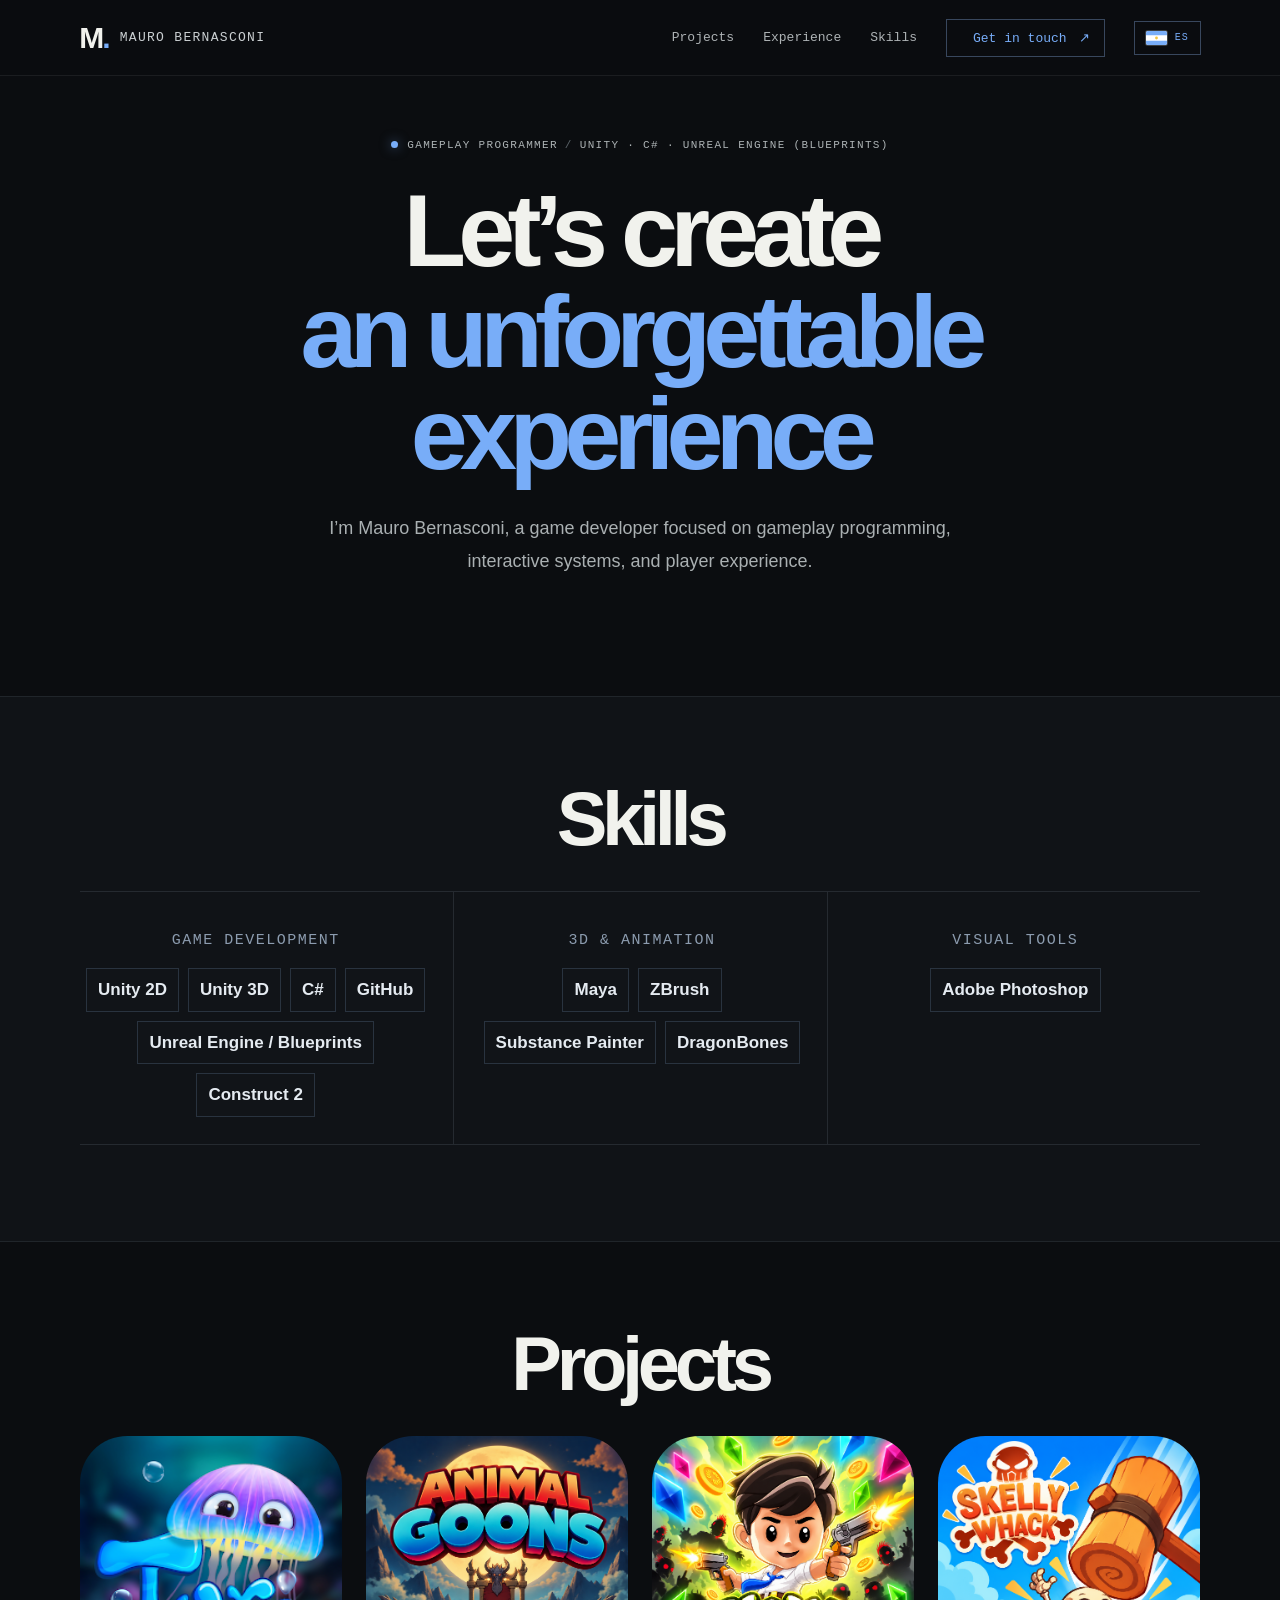
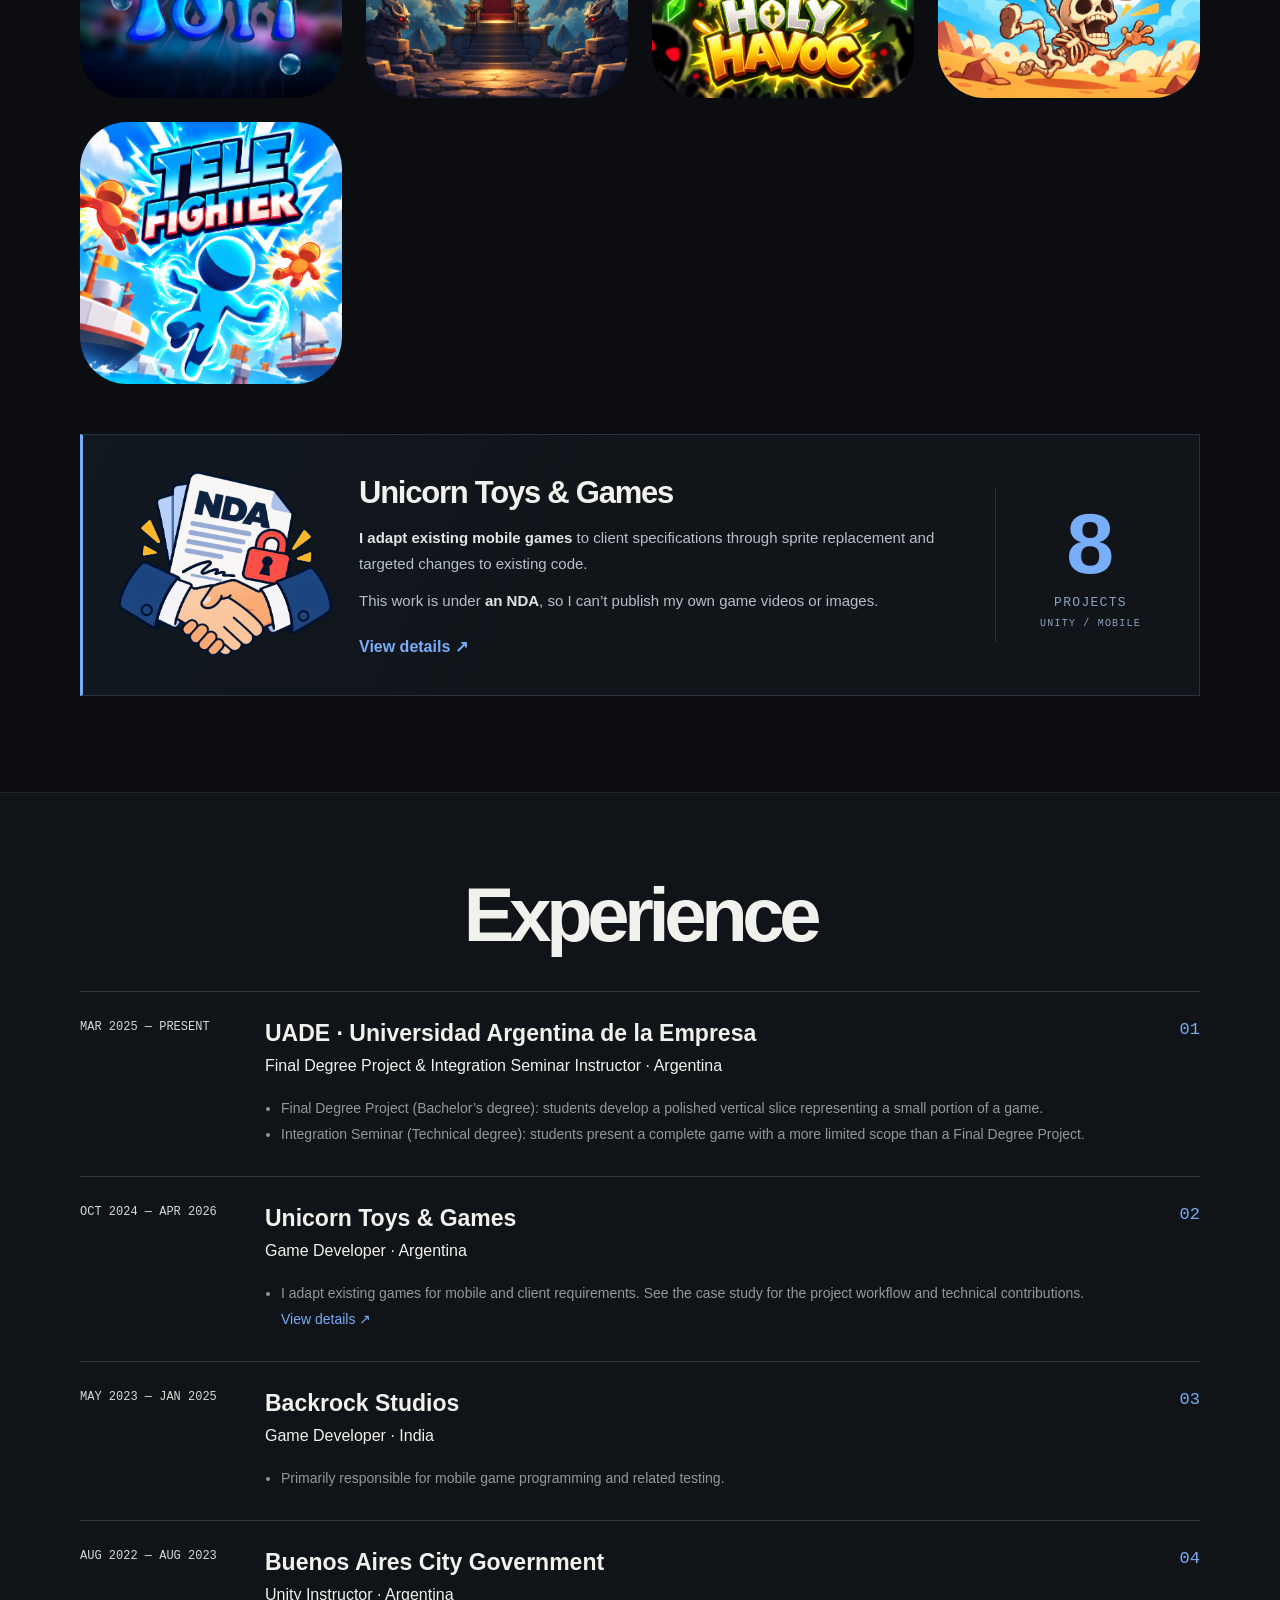
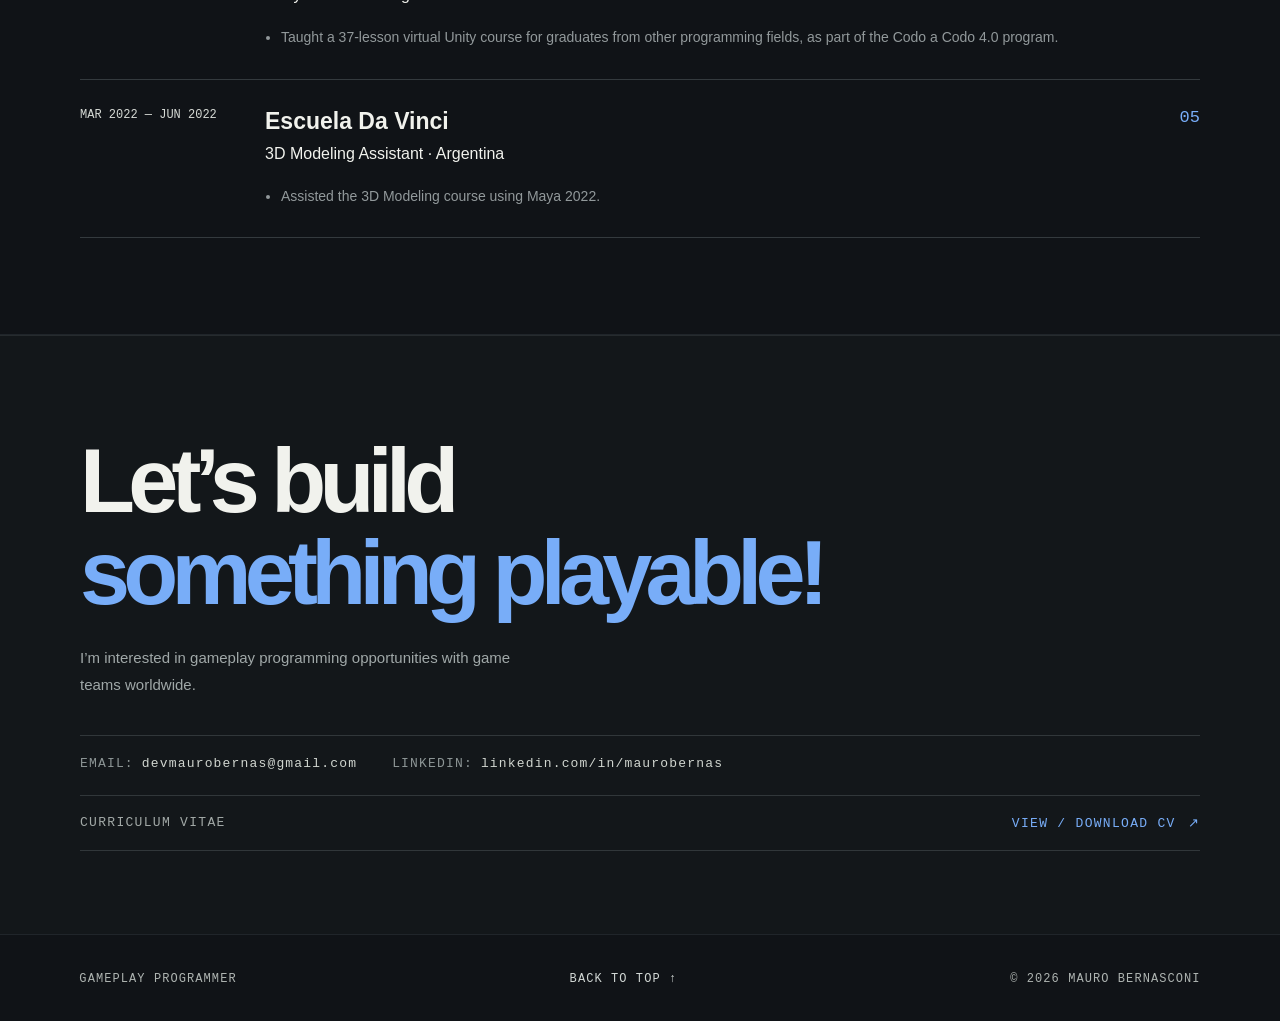
==== index.html @ 104a1b7f "V24.10 - Add bilingual gameplay programmer portfolio Create a responsive static portfolio with Engli" ====
<!doctype html>
<html lang="en">
  <head>
    <meta charset="utf-8">
    <meta name="viewport" content="width=device-width, initial-scale=1">
    <meta name="theme-color" content="#0b0d10">
    <meta name="description" content="Mauro Bernasconi — Unity gameplay programmer working across interactive systems and game development.">
    <title data-en="Mauro Bernasconi — Unity Gameplay Programmer" data-es="Mauro Bernasconi — Programador de gameplay Unity">Mauro Bernasconi — Unity Gameplay Programmer</title>
    <link rel="icon" href="./favicon.svg" type="image/svg+xml">
    <link rel="stylesheet" href="./styles.css">
    <script src="./script.js" defer></script>
  </head>
  <body>
    <a class="skip-link" href="#main" data-en="Skip to content" data-es="Ir al contenido">Skip to content</a>
    <header class="site-header">
      <a class="wordmark" href="#home" aria-label="Mauro Bernasconi, home"><span class="wordmark-mark">M<span>.</span></span><span class="wordmark-name">MAURO BERNASCONI</span></a>
      <button class="menu-toggle" type="button" aria-expanded="false" aria-controls="primary-nav"><span></span><span></span><span class="sr-only" data-en="Toggle navigation" data-es="Abrir navegación">Toggle navigation</span></button>
      <nav id="primary-nav" class="nav" aria-label="Main navigation" data-en-label="Main navigation" data-es-label="Navegación principal">
        <a href="#projects" data-en="Projects" data-es="Proyectos">Projects</a>
        <a href="#experience" data-en="Experience" data-es="Experiencia">Experience</a>
        <a href="#skills" data-en="Skills" data-es="Habilidades">Skills</a>
        <a href="#contact" class="nav-contact"><span data-en="Get in touch" data-es="Contactame">Get in touch</span><span aria-hidden="true">↗</span></a>
        <button class="language-toggle" type="button" aria-label="Switch language to Spanish"><span class="language-flag" aria-hidden="true"></span><span class="language-code">ES</span></button>
      </nav>
    </header>

    <main id="main">
      <section class="hero section-wrap" id="home">
        <div class="hero-copy">
          <p class="eyebrow"><span class="status-dot"></span><span data-en="GAMEPLAY PROGRAMMER" data-es="PROGRAMADOR DE GAMEPLAY">GAMEPLAY PROGRAMMER</span><span class="eyebrow-divider">/</span>UNITY · C# · UNREAL ENGINE (BLUEPRINTS)</p>
          <h1 data-en="Let’s create|an unforgettable experience" data-es="Creemos una|experiencia inolvidable">Let’s create<br><span class="accent">an unforgettable experience</span></h1>
          <p class="hero-lede" data-en="I’m Mauro Bernasconi, a game developer focused on gameplay programming, interactive systems, and player experience." data-es="Soy Mauro Bernasconi, desarrollador de videojuegos enfocado en programación de gameplay, sistemas interactivos y experiencia de juego.">I’m Mauro Bernasconi, a game developer focused on gameplay programming, interactive systems, and player experience.</p>
        </div>
      </section>

      <section class="skills-section" id="skills"><div class="section-wrap"><div class="section-heading"><h2 data-en="Skills" data-es="Habilidades">Skills</h2></div><div class="skills-grid"><div class="skill-group"><h3 data-en="Game development" data-es="Desarrollo de videojuegos">Game development</h3><div class="skill-chips"><span>Unity 2D</span><span>Unity 3D</span><span>C#</span><span>GitHub</span><span>Unreal Engine / Blueprints</span><span>Construct 2</span></div></div><div class="skill-group"><h3 data-en="3D & animation" data-es="3D y animación">3D &amp; animation</h3><div class="skill-chips"><span>Maya</span><span>ZBrush</span><span>Substance Painter</span><span>DragonBones</span></div></div><div class="skill-group"><h3 data-en="Visual tools" data-es="Herramientas visuales">Visual tools</h3><div class="skill-chips"><span>Adobe Photoshop</span></div></div></div></div></section>

      <section class="section-wrap projects-section" id="projects">
        <div class="section-heading"><h2 data-en="Projects" data-es="Proyectos">Projects</h2></div>
        <div class="project-grid">
          <a class="project-tile" href="./turi-ascends.html">
            <!-- Add the square project cover image inside assets/projects/project-01/. -->
            <img class="project-cover-image" src="./assets/projects/project-01/icon.webp" alt="Turi Ascends">
          </a>
          <a class="project-tile" href="./animal-goons.html">
            <!-- Add the square project cover image inside assets/projects/project-02/. -->
            <img class="project-cover-image" src="./assets/projects/project-02/icon.png" alt="Animal Goons">
          </a>
          <a class="project-tile" href="./holy-havoc.html">
            <!-- Add the square project cover image inside assets/projects/project-03/. -->
            <img class="project-cover-image" src="./assets/projects/project-03/icon.png" alt="Holy Havoc">
          </a>
          <a class="project-tile" href="./skelly-whack.html">
            <!-- Add the square project cover image inside assets/projects/project-04/. -->
            <img class="project-cover-image" src="./assets/projects/project-04/icon.png" alt="Skelly Whack">
          </a>
          <a class="project-tile" href="./tele-fighter.html">
            <!-- Add the square project cover image inside assets/projects/project-05/. -->
            <img class="project-cover-image" src="./assets/projects/project-05/icon.png" alt="Tele Fighter">
          </a>
        </div>

        <section class="reskin-feature" aria-labelledby="reskin-title">
          <div class="reskin-feature-art"><img src="./assets/nda-icon.png" alt="" loading="lazy"></div>
          <div class="reskin-feature-copy">
            <h3 id="reskin-title">Unicorn Toys &amp; Games</h3>
            <p data-en="I adapt existing mobile games to client specifications through sprite replacement and targeted changes to existing code." data-es="Adapto juegos móviles existentes a las especificaciones de clientes mediante el reemplazo de sprites y cambios puntuales en código existente." data-en-html="<strong class=key-highlight>I adapt existing mobile games</strong> to client specifications through sprite replacement and targeted changes to existing code." data-es-html="<strong class=key-highlight>Adapto juegos móviles existentes</strong> a las especificaciones de clientes mediante el reemplazo de sprites y cambios puntuales en código existente."><strong class="key-highlight">I adapt existing mobile games</strong> to client specifications through sprite replacement and targeted changes to existing code.</p>
            <p class="nda-note" data-en="This work is under an NDA, so I can’t publish my own game videos or images." data-es="Este trabajo está bajo un acuerdo de confidencialidad (NDA), por eso no puedo publicar videos ni imágenes propias de los juegos." data-en-html="This work is under <strong class=key-highlight>an NDA</strong>, so I can’t publish my own game videos or images." data-es-html="Este trabajo está bajo un <strong class=key-highlight>acuerdo de confidencialidad (NDA)</strong>, por eso no puedo publicar videos ni imágenes propias de los juegos.">This work is under <strong class="key-highlight">an NDA</strong>, so I can’t publish my own game videos or images.</p>
            <a class="inline-link reskin-details-link" href="./unicorn-games.html" data-en="View details ↗" data-es="Conocer detalles ↗">View details ↗</a>
          </div>
          <div class="reskin-feature-index" aria-hidden="true"><strong>8</strong><span data-en="PROJECTS" data-es="PROYECTOS">PROJECTS</span><span data-en="UNITY / MOBILE" data-es="UNITY / MÓVIL">UNITY / MOBILE</span></div>
        </section>
      </section>

      <section class="experience-section" id="experience"><div class="section-wrap experience-inner">
        <div class="section-heading"><h2 data-en="Experience" data-es="Experiencia">Experience</h2></div>
        <article class="experience-entry"><div class="experience-date" data-en="MAR 2025 — PRESENT" data-es="MAR 2025 — ACTUALIDAD">MAR 2025 — PRESENT</div><div class="experience-detail"><h3>UADE · Universidad Argentina de la Empresa</h3><p class="experience-role" data-en="Final Degree Project & Integration Seminar Instructor · Argentina" data-es="Docente de Trabajo Final y Seminario de Integración · Argentina">Final Degree Project &amp; Integration Seminar Instructor · Argentina</p><ul><li data-en="Final Degree Project (Bachelor’s degree): students develop a polished vertical slice representing a small portion of a game." data-es="Trabajo Final (Licenciatura): los alumnos desarrollan un vertical slice pulido que representa una pequeña parte de un juego.">Final Degree Project (Bachelor’s degree): students develop a polished vertical slice representing a small portion of a game.</li><li data-en="Integration Seminar (Technical degree): students present a complete game with a more limited scope than a Final Degree Project." data-es="Seminario de Integración (Tecnicatura): los alumnos presentan un juego completo, con un alcance más acotado que un Trabajo Final.">Integration Seminar (Technical degree): students present a complete game with a more limited scope than a Final Degree Project.</li></ul></div></article>
        <article class="experience-entry"><div class="experience-date" data-en="OCT 2024 — APR 2026" data-es="OCT 2024 — ABR 2026">OCT 2024 — APR 2026</div><div class="experience-detail"><h3>Unicorn Toys &amp; Games</h3><p class="experience-role" data-en="Game Developer · Argentina" data-es="Desarrollador de videojuegos · Argentina">Game Developer · Argentina</p><ul><li><span data-en="I adapt existing games for mobile and client requirements. See the case study for the project workflow and technical contributions." data-es="Adapto juegos existentes a plataformas móviles y a requisitos de clientes. Consultá el caso para conocer el proceso y los aportes técnicos.">I adapt existing games for mobile and client requirements. See the case study for the project workflow and technical contributions.</span> <a href="./unicorn-games.html" class="inline-link" data-en="View details ↗" data-es="Conocer detalles ↗">View details ↗</a></li></ul></div></article>
        <article class="experience-entry"><div class="experience-date" data-en="MAY 2023 — JAN 2025" data-es="MAY 2023 — ENE 2025">MAY 2023 — JAN 2025</div><div class="experience-detail"><h3>Backrock Studios</h3><p class="experience-role" data-en="Game Developer · India" data-es="Desarrollador de videojuegos · India">Game Developer · India</p><ul><li data-en="Primarily responsible for mobile game programming and related testing." data-es="Responsable principalmente de la programación de juegos móviles y sus pruebas.">Primarily responsible for mobile game programming and related testing.</li></ul></div></article>
        <article class="experience-entry"><div class="experience-date" data-en="AUG 2022 — AUG 2023" data-es="AGO 2022 — AGO 2023">AUG 2022 — AUG 2023</div><div class="experience-detail"><h3 data-en="Buenos Aires City Government" data-es="Gobierno de la Ciudad de Buenos Aires">Buenos Aires City Government</h3><p class="experience-role" data-en="Unity Instructor · Argentina" data-es="Instructor de Unity · Argentina">Unity Instructor · Argentina</p><ul><li data-en="Taught a 37-lesson virtual Unity course for graduates from other programming fields, as part of the Codo a Codo 4.0 program." data-es="Dicté un curso virtual de Unity de 37 clases para graduados de otras áreas de programación, en el programa Codo a Codo 4.0.">Taught a 37-lesson virtual Unity course for graduates from other programming fields, as part of the Codo a Codo 4.0 program.</li></ul></div></article>
        <article class="experience-entry"><div class="experience-date" data-en="MAR 2022 — JUN 2022" data-es="MAR 2022 — JUN 2022">MAR 2022 — JUN 2022</div><div class="experience-detail"><h3>Escuela Da Vinci</h3><p class="experience-role" data-en="3D Modeling Assistant · Argentina" data-es="Asistente de Modelado 3D · Argentina">3D Modeling Assistant · Argentina</p><ul><li data-en="Assisted the 3D Modeling course using Maya 2022." data-es="Asistí en el curso de Modelado 3D con Maya 2022.">Assisted the 3D Modeling course using Maya 2022.</li></ul></div></article>
      </div></section>

      <section class="contact-section" id="contact"><div class="section-wrap contact-inner"><h2 data-en="Let’s build|something playable!" data-es="¡Construyamos|algo para jugar!">Let’s build<br>something <span class="accent">playable!</span></h2><p class="contact-copy" data-en="I’m interested in gameplay programming opportunities with game teams worldwide." data-es="Me interesan oportunidades de programación de gameplay con equipos de videojuegos de todo el mundo.">I’m interested in gameplay programming opportunities with game teams worldwide.</p><div class="contact-links"><a class="contact-item" href="mailto:devmaurobernas@gmail.com"><span data-en="EMAIL:" data-es="CORREO:">EMAIL:</span><span>devmaurobernas@gmail.com</span></a><a class="contact-item" href="https://www.linkedin.com/in/maurobernas" target="_blank" rel="noreferrer"><span>LINKEDIN:</span><span>linkedin.com/in/maurobernas</span></a></div><div class="cv-row"><span class="cv-label" data-en="CURRICULUM VITAE" data-es="CURRÍCULUM">CURRICULUM VITAE</span><a class="cv-placeholder" href="./assets/Mauro_Bernasconi_AI_Readable_CV.pdf" target="_blank" rel="noreferrer"><span data-en="VIEW / DOWNLOAD CV" data-es="VER / DESCARGAR CV">VIEW / DOWNLOAD CV</span><span aria-hidden="true">↗</span></a></div></div></section>
    </main>
    <footer class="site-footer"><span data-en="GAMEPLAY PROGRAMMER" data-es="PROGRAMADOR DE GAMEPLAY">GAMEPLAY PROGRAMMER</span><a href="#home" class="back-top" data-en="BACK TO TOP ↑" data-es="VOLVER ARRIBA ↑">BACK TO TOP ↑</a><span class="copyright">© <span id="year">2026</span> MAURO BERNASCONI</span></footer>
  </body>
</html>
---- styles.css ----
:root{color-scheme:dark;--bg:#0b0d10;--panel:#111418;--panel-2:#15191e;--line:#252a30;--text:#f1f2ed;--muted:#969ca1;--dim:#686f75;--accent:#78adf8;--mono:'Cascadia Code',Consolas,monospace;--sans:'Segoe UI',Arial,sans-serif}*{box-sizing:border-box}html{scroll-behavior:smooth;scroll-padding-top:88px}body{margin:0;background:var(--bg);color:var(--text);font-family:var(--sans);-webkit-font-smoothing:antialiased}a{color:inherit;text-decoration:none}button{font:inherit}.skip-link{position:fixed;top:12px;left:12px;z-index:20;padding:12px 16px;background:var(--accent);color:#111;transform:translateY(-150%)}.skip-link:focus{transform:translateY(0)}.sr-only{position:absolute;width:1px;height:1px;padding:0;margin:-1px;overflow:hidden;clip:rect(0,0,0,0);white-space:nowrap;border:0}.site-header{height:76px;padding:0 max(6.2vw,24px);border-bottom:1px solid rgba(255,255,255,.07);display:flex;align-items:center;justify-content:space-between;position:sticky;top:0;z-index:10;background:rgba(11,13,16,.9);backdrop-filter:blur(14px)}.wordmark{display:flex;align-items:center;gap:11px}.wordmark-mark{font-size:25px;font-weight:800;letter-spacing:-2px}.wordmark-mark span{color:var(--accent)}.wordmark-name,.nav,.eyebrow,.scroll-cue,.art-coord,.art-index,.visual-index,.visual-caption,.meta-label,.project-year,.project-status,.media-slot,.experience-date,.experience-side,.skill-number,.cv-label,.cv-placeholder,.site-footer{font-family:var(--mono)}
*{box-sizing:border-box}html{scroll-behavior:smooth;scroll-padding-top:88px}body{margin:0;background:var(--bg);color:var(--text);font-family:var(--sans);-webkit-font-smoothing:antialiased}a{color:inherit;text-decoration:none}button{font:inherit}.skip-link{position:fixed;top:12px;left:12px;z-index:20;padding:12px 16px;background:var(--accent);color:#111;transform:translateY(-150%)}.skip-link:focus{transform:translateY(0)}.sr-only{position:absolute;width:1px;height:1px;padding:0;margin:-1px;overflow:hidden;clip:rect(0,0,0,0);white-space:nowrap;border:0}.site-header{height:76px;padding:0 max(6.2vw,24px);border-bottom:1px solid rgba(255,255,255,.07);display:flex;align-items:center;justify-content:space-between;position:sticky;top:0;z-index:10;background:rgba(11,13,16,.9);backdrop-filter:blur(14px)}.wordmark{display:flex;align-items:center;gap:11px}.wordmark-mark{font-size:25px;font-weight:800;letter-spacing:-2px}.wordmark-mark span{color:var(--accent)}.wordmark-name,.nav,.eyebrow,.scroll-cue,.art-coord,.art-index,.visual-index,.visual-caption,.meta-label,.project-year,.project-status,.media-slot,.experience-date,.experience-side,.skill-number,.cv-label,.cv-placeholder,.site-footer{font-family:var(--mono)}.wordmark-name{font-size:10px;letter-spacing:.12em;color:#cbd0d2}.nav{display:flex;align-items:center;gap:39px;font-size:11px;color:#aeb3b5}.nav a{transition:color .2s}.nav a:hover,.text-link:hover{color:var(--accent)}.nav-contact{color:var(--accent);border:1px solid #38475d;padding:10px 14px}.nav-contact span{margin-left:12px}.menu-toggle{display:none}.section-wrap{width:min(1120px,87.5%);margin:0 auto}.hero{min-height:calc(100vh - 76px);min-height:min(810px,calc(100vh - 76px));display:grid;grid-template-columns:1.1fr .9fr;align-items:center;position:relative;padding-top:28px;padding-bottom:95px}.hero-copy{position:relative;z-index:1;padding-bottom:10px}.eyebrow{font-size:10px;letter-spacing:.12em;color:#adb3b5;margin:0 0 24px}.status-dot{display:inline-block;width:7px;height:7px;background:var(--accent);border-radius:50%;margin-right:9px;box-shadow:0 0 12px #c7f36980}.eyebrow-divider{color:#5c656a;padding:0 8px}.hero h1{font-size:clamp(60px,8vw,104px);line-height:.99;letter-spacing:-.075em;margin:0;font-weight:600}.accent{color:var(--accent)}.hero-lede{color:#aab0b2;font-size:15px;line-height:1.85;max-width:450px;margin:28px 0 23px}.hero-note{display:flex;align-items:center;gap:9px;color:#d4d8d3;font-size:11px;margin:0}.tiny-line{width:18px;height:1px;background:var(--accent)}.provisional-tag{font:9px var(--mono);letter-spacing:.04em;color:#c4d1a6;border:1px solid #394c6a;padding:4px 7px;margin-left:7px;vertical-align:2px}.hero-note .provisional-tag{font-size:8px;color:#a7aa9f;border-color:#343936}.hero-actions{display:flex;align-items:center;gap:28px;margin-top:34px}.button{display:inline-flex;align-items:center;gap:26px;padding:14px 17px;font-size:11px;font-weight:700}.button-primary{background:var(--accent);color:#141710}.button-primary:hover{background:#dafc9d}.text-link{font-size:11px;color:#d2d5d2;transition:color .2s}.text-link span{color:var(--accent);padding-left:7px}.hero-art{height:440px;max-height:55vw;position:relative;overflow:hidden;border:1px solid #252a2d;background:radial-gradient(ellipse at 50% 48%,#212921 0,#111619 37%,#0c0f12 72%)}.art-grid{position:absolute;inset:0;background-image:linear-gradient(#a6c2780d 1px,transparent 1px),linear-gradient(90deg,#a6c2780d 1px,transparent 1px);background-size:42px 42px;mask-image:linear-gradient(transparent,#000 20%,#000 80%,transparent)}.art-orbit{position:absolute;width:285px;height:285px;left:50%;top:49%;border:1px solid #b8d78430;border-radius:50%;transform:translate(-50%,-50%)}.orbit-two{width:205px;height:205px;border-style:dashed;border-color:#b8d78431;animation:rotate 45s linear infinite}.orbit-one:before,.orbit-one:after{content:'';position:absolute;inset:25px;border:1px solid #b8d7841a;border-radius:50%}.orbit-one:after{inset:65px}.art-core{position:absolute;top:49%;left:50%;width:120px;height:120px;transform:translate(-50%,-50%);border:1px solid #78adf899;border-radius:50%;display:grid;place-items:center;box-shadow:0 0 55px #a2d95619,inset 0 0 30px #a2d95613}.core-ring{position:absolute;width:90px;height:90px;border:1px solid #d8e9b051;border-radius:50%}.core-cross{position:absolute;color:var(--accent);font:25px var(--mono);top:35px}.core-label{position:absolute;top:71px;text-align:center;font:7px/1.5 var(--mono);letter-spacing:.12em;color:#c5cea9}.art-coord,.coord-a{top:24%;left:12%}.coord-b{right:11%;top:61%}.coord-c{bottom:16%;left:18%;color:var(--accent)}.scroll-cue{position:absolute;bottom:32px;left:0;display:flex;align-items:center;gap:12px;font-size:8px;letter-spacing:.14em;color:#777f80}.scroll-cue span{display:block;width:30px;height:1px;background:var(--accent)}.projects-section{padding-top:110px;padding-bottom:112px}.section-heading{display:flex;align-items:end;justify-content:space-between;margin-bottom:43px}.section-heading .eyebrow{margin-bottom:15px}.section-heading h2{font-size:clamp(44px,6vw,66px);letter-spacing:-.07em;line-height:1;margin:0;font-weight:600}.section-aside{font-size:11px;line-height:1.8;color:#8e9699;margin:0 0 5px}.project-list{border-top:1px solid var(--line)}.project-card{display:grid;grid-template-columns:.87fr 1.13fr;gap:38px;padding:34px 0;border-bottom:1px solid var(--line)}.project-visual{aspect-ratio:1.52;position:relative;overflow:hidden;background:#17201c;display:grid;place-items:center}.visual-one{background:radial-gradient(ellipse at 55% 40%,#283b2a,#151b1b 60%,#111417)}.visual-two{background:radial-gradient(ellipse at 48% 50%,#28313d,#171b22 61%,#111417)}.visual-three{background:radial-gradient(ellipse at 55% 45%,#3a2c25,#211a1a 59%,#111417)}.visual-scanlines{position:absolute;inset:0;background:repeating-linear-gradient(0deg,transparent 0 3px,#00000012 4px)}.placeholder-mark{font-size:clamp(62px,10vw,116px);font-weight:800;letter-spacing:-.1em;color:#d6e6c216;line-height:1}.visual-index,.visual-caption{position:absolute;font-size:8px;letter-spacing:.12em;color:#adb6a7}.visual-index{left:16px;top:15px}.visual-caption{bottom:16px;left:16px;line-height:1.7;color:#909a8c}.visual-corner{position:absolute;right:15px;top:11px;font-size:16px;color:var(--accent)}.project-info{padding:2px 0;display:flex;flex-direction:column}.project-title-row{display:flex;justify-content:space-between;align-items:start}.project-type{font:9px var(--mono);letter-spacing:.12em;color:#92999c;margin:0 0 11px}.project-type .provisional-tag{margin-left:5px;font-size:7px}.project-title-row h3{font-size:22px;letter-spacing:-.04em;font-weight:600;margin:0}.project-year{font-size:9px;color:#81898c;margin-top:5px}.project-description{font-size:12px;line-height:1.8;color:#a0a7a9;max-width:490px;margin:16px 0 19px}.project-meta{display:grid;grid-template-columns:1fr 1fr;gap:12px;border-top:1px solid #252a2e;border-bottom:1px solid #252a2e;padding:13px 0}.project-meta div{display:flex;flex-direction:column;gap:7px;font-size:10px;color:#d2d5d2}.meta-label{font-size:8px;letter-spacing:.1em;color:#828a8c}.project-actions{display:flex;justify-content:space-between;align-items:center;margin-top:auto;padding-top:16px}.media-slot{font-size:8px;letter-spacing:.1em;color:#78adf8}.project-status{font-size:8px;letter-spacing:.1em;color:#757d7e}.section-footnote,.experience-note,.skills-note{font-size:10px;line-height:1.7;color:#777f81}.section-footnote{margin:21px 0 0}.section-footnote span{color:var(--accent)}.experience-section{background:#101317;border-top:1px solid #20252a;border-bottom:1px solid #20252a;padding:100px 0 92px}.experience-inner .section-heading{margin-bottom:38px}.experience-entry{border-top:1px solid #343a3e;border-bottom:1px solid #343a3e;padding:28px 0;display:grid;grid-template-columns:1fr 2fr 70px;gap:28px}.experience-date{font-size:10px;color:#d6dad5}.experience-date span{display:block;color:#82906c;font-size:8px;margin-top:10px;letter-spacing:.1em}.experience-detail h3{font-size:20px;font-weight:600;margin:0 0 7px}.experience-role{font-size:11px;color:#a9b0b0;margin:0 0 18px}.experience-role span{color:var(--accent);padding:0 6px}.experience-detail ul{padding-left:16px;margin:0;color:#92999b;font-size:11px;line-height:2}.experience-side{text-align:right;color:var(--accent);font-size:17px}.experience-side span{font-size:8px;letter-spacing:.1em;color:#81898a}.experience-note{margin:16px 0 0}.skills-section{padding-top:106px;padding-bottom:106px}.skills-grid{display:grid;grid-template-columns:repeat(3,1fr);border-top:1px solid var(--line);border-bottom:1px solid var(--line)}.skill-group{position:relative;padding:25px 22px 27px 0;min-height:170px}.skill-group+.skill-group{border-left:1px solid var(--line);padding-left:25px}.skill-number{color:var(--accent);font-size:9px}.skill-group h3{font-size:16px;margin:13px 0 17px}.skill-chips{display:flex;flex-wrap:wrap;gap:7px}.skill-chips span{border:1px solid #30363a;padding:7px 9px;font-size:9px;color:#aeb5b4}.skills-note{margin:18px 0 0}.contact-section{background:#13171a;border-top:1px solid #262b2e;padding:100px 0 83px}.contact-inner .eyebrow{margin-bottom:24px}.contact-inner h2{font-size:clamp(53px,8vw,90px);line-height:1.02;letter-spacing:-.075em;font-weight:600;margin:0}.contact-copy{font-size:12px;line-height:1.8;color:#a0a8a8;max-width:435px;margin:24px 0 37px}.contact-links{display:flex;gap:35px;border-top:1px solid #31373a;padding:20px 0 24px}.contact-item{font:9px var(--mono);letter-spacing:.09em;color:#8c9595}.contact-unset span{display:block;color:#d1d6d0;margin-top:9px;letter-spacing:0}.cv-row{border-top:1px solid #31373a;border-bottom:1px solid #31373a;display:flex;justify-content:space-between;padding:19px 0}.cv-label,.cv-placeholder{font-size:9px;letter-spacing:.1em}.cv-label{color:#a2a9a7}.cv-placeholder{color:#777f7f}.cv-placeholder span{color:var(--accent);margin-left:12px}.site-footer{min-height:78px;padding:17px max(6.2vw,24px);display:flex;align-items:center;justify-content:space-between;gap:16px;color:#757d7d;font-size:8px;letter-spacing:.09em}.footer-mark .wordmark-name{font-size:9px}.footer-mark .wordmark-mark{font-family:var(--sans);font-size:21px}.back-top{color:#aeb4b1}.back-top:hover{color:var(--accent)}@keyframes rotate{to{transform:translate(-50%,-50%) rotate(360deg)}}@media(prefers-reduced-motion:reduce){*,*::before,*::after{scroll-behavior:auto!important;animation-duration:.01ms!important;animation-iteration-count:1!important;transition-duration:.01ms!important}}@media(min-width:1400px){.hero{min-height:760px}.hero-art{height:470px}}@media(max-width:760px){.site-header{height:66px}.menu-toggle{display:flex;flex-direction:column;gap:5px;border:0;background:none;padding:10px;cursor:pointer}.menu-toggle>span:not(.sr-only){width:20px;height:1px;background:#e5e8e2}.nav{display:none;position:absolute;top:65px;left:0;right:0;background:#101317;border-bottom:1px solid var(--line);padding:20px 6.25vw 24px;align-items:stretch;gap:0;flex-direction:column}.nav.is-open{display:flex}.nav a{padding:14px 0;border-bottom:1px solid #242a2d}.nav .nav-contact{border:0;color:var(--accent)}.hero{width:87.5%;min-height:auto;grid-template-columns:1fr;padding-top:75px;padding-bottom:87px;gap:45px}.hero h1{font-size:clamp(59px,13vw,88px)}.hero-art{height:auto;aspect-ratio:1.4;max-height:none}.art-orbit{width:235px;height:235px}.orbit-two{width:170px;height:170px}.scroll-cue{bottom:29px}.projects-section,.skills-section{padding-top:75px;padding-bottom:75px}.section-heading{margin-bottom:30px}.project-card{grid-template-columns:1fr;gap:20px;padding:25px 0}.project-visual{aspect-ratio:1.7}.project-info{min-height:245px}.project-description{max-width:none}.experience-section,.contact-section{padding:76px 0}.experience-entry{grid-template-columns:1fr 2fr;gap:19px}.experience-side{display:none}.skills-grid{grid-template-columns:1fr}.skill-group{min-height:0;padding:20px 0}.skill-group+.skill-group{border-left:0;border-top:1px solid var(--line);padding-left:0}.skill-group h3{margin:9px 0 13px}.site-footer{flex-wrap:wrap}.site-footer>span:nth-child(2){display:none}}@media(max-width:430px){.section-wrap{width:87.5%}.eyebrow{font-size:8px}.hero-note{flex-wrap:wrap;font-size:10px}.hero-note .provisional-tag{margin-left:26px}.hero-actions{gap:18px}.button{gap:13px;padding:13px}.project-title-row h3{font-size:19px}.project-meta{gap:8px}.experience-entry{grid-template-columns:1fr;gap:16px}.experience-date span{display:inline;margin-left:7px}.contact-links{gap:0;justify-content:space-between}.contact-item{font-size:8px}.cv-row{gap:10px}.site-footer{font-size:7px}}
:root{--accent:#78adf8}
.language-toggle{border:1px solid #38475d;background:transparent;color:var(--accent);font:10px var(--mono);letter-spacing:.08em;padding:9px 10px;cursor:pointer;transition:background .2s,color .2s}.language-toggle:hover,.language-toggle:focus-visible{background:var(--accent);color:#111}

.experience-entry+.experience-entry{border-top:0}.project-type{line-height:1.6}.contact-links a:hover{color:var(--accent)}.footer-mark .wordmark-name{letter-spacing:.08em}


.hero{grid-template-columns:1fr}.hero-copy{width:min(760px,100%)}.visual-one{background:radial-gradient(ellipse at 55% 40%,#233348,#151b22 60%,#111417)}.nav-contact{border-color:#38475d}.provisional-tag{color:#b5ccef;border-color:#394c6a}.hero-note .provisional-tag{color:#a7aa9f;border-color:#343936}

/* Portfolio refresh: clearer body type, project case study, and language flag. */
.wordmark-name{font-size:13px;letter-spacing:.1em}.wordmark-mark{font-size:30px}.site-header .nav{font-size:13px;gap:29px}
.language-toggle{display:inline-flex;align-items:center;gap:8px;min-width:67px;justify-content:center;padding:9px 10px}.language-flag{display:inline-flex;width:21px;height:14px;overflow:hidden;border-radius:2px;box-shadow:0 0 0 1px #ffffff35}.language-flag svg{display:block;width:100%;height:100%}.language-code{font-size:10px}
.hero{grid-template-columns:1fr;min-height:min(700px,calc(100vh - 76px));padding-bottom:70px}.hero-copy{width:min(880px,100%)}.hero .eyebrow{font-size:11px;line-height:1.8}.hero-lede{font-size:18px;max-width:640px}.hero-contact{margin-top:27px;font-size:14px}.hero-contact.button-primary{background:transparent;color:var(--text);border:1px solid #3a536f}.hero-contact.button-primary:hover{background:#172434;color:#fff}.button{font-size:14px}.section-aside{font-size:14px}.project-type{font-size:10px}.project-title-row h3{font-size:25px}.project-description{font-size:15px;line-height:1.8;max-width:620px}.project-meta div{font-size:13px}.meta-label{font-size:10px}.visual-index,.visual-caption{font-size:10px}.experience-date{font-size:12px}.experience-detail h3{font-size:23px}.experience-role{font-size:14px}.experience-detail ul{font-size:14px;line-height:1.85}.section-footnote,.experience-note,.skills-note{font-size:12px}.skill-group h3{font-size:18px}.skill-chips span{font-size:12px;padding:8px 10px}.contact-copy{font-size:15px}.contact-item{font-size:11px}.cv-label,.cv-placeholder{font-size:11px}.site-footer{font-size:10px}
.hero .eyebrow-divider{padding:0 7px}.hero .status-dot{box-shadow:0 0 12px #78adf880}.hero-contact.button-primary:hover{border-color:var(--accent)}
.button-secondary{display:inline-flex;align-items:center;justify-content:space-between;gap:28px;border:1px solid #3b4f68;color:var(--text);padding:14px 17px;font-size:13px;font-weight:600;transition:background .2s,border-color .2s,color .2s}.button-secondary:hover{background:#172434;border-color:var(--accent);color:#fff}.button-secondary>span+span{color:var(--accent)}
.reskin-feature{margin-top:50px;padding:30px 32px;background:linear-gradient(115deg,#111820,#111418 58%);border:1px solid #29333f;border-left:3px solid var(--accent);display:grid;grid-template-columns:minmax(0,1fr) 190px;align-items:center;gap:30px}.reskin-feature .eyebrow{margin-bottom:12px}.reskin-feature-copy h3{font-size:clamp(23px,3vw,31px);letter-spacing:-.04em;line-height:1.2;margin:0 0 14px;font-weight:600}.reskin-feature-copy>p:not(.eyebrow){max-width:740px;color:#b7c0c8;font-size:15px;line-height:1.75;margin:10px 0}.reskin-feature .nda-note{color:#91a3b7;font-size:13px}.reskin-feature .button-secondary{margin-top:13px}.reskin-feature-index{min-height:155px;border-left:1px solid #29333f;display:flex;flex-direction:column;justify-content:center;align-items:center;gap:8px;color:#8da3bd;font:10px var(--mono);letter-spacing:.12em}.reskin-feature-index strong{font:600 68px/1 var(--sans);letter-spacing:-.09em;color:var(--accent)}
.inline-link{color:var(--accent);white-space:nowrap}.inline-link:hover{text-decoration:underline}
.case-intro{padding-top:52px;padding-bottom:37px}.back-link{display:inline-block;color:#a7b2bd;font-size:13px;margin-bottom:42px}.back-link:hover{color:var(--accent)}.case-intro .eyebrow{margin-bottom:17px}.case-intro h1{font-size:clamp(44px,7vw,78px);line-height:1.04;letter-spacing:-.07em;font-weight:600;margin:0;max-width:950px}.case-lede{font-size:18px;line-height:1.7;color:#aeb8c2;max-width:720px;margin:22px 0 30px}.case-facts{display:grid;grid-template-columns:repeat(3,minmax(0,1fr));border-top:1px solid #29333f;border-bottom:1px solid #29333f}.case-facts div{padding:16px 18px 16px 0;display:flex;flex-direction:column;gap:8px}.case-facts div+div{padding-left:20px;border-left:1px solid #29333f}.case-facts span,.video-source{font:10px var(--mono);letter-spacing:.1em;color:#8c9caf}.case-facts strong{font-size:15px;color:#e5ebf1;font-weight:600}.case-video{padding-top:24px;padding-bottom:70px}.case-section{padding-top:20px;padding-bottom:82px}.case-section-heading{display:flex;align-items:end;justify-content:space-between;gap:25px;margin-bottom:30px}.case-section-heading .eyebrow{margin-bottom:12px}.case-section-heading h2,.case-close h2{font-size:clamp(35px,5vw,54px);letter-spacing:-.065em;line-height:1.08;font-weight:600;margin:0}.video-source{padding-bottom:6px}.video-frame{width:100%;aspect-ratio:16/9;background:#05070a;border:1px solid #29333f}.video-frame iframe{display:block;width:100%;height:100%;border:0}.video-note{font-size:13px;color:#98a4b0;line-height:1.7;margin:12px 0 0}.flow-grid{display:grid;grid-template-columns:repeat(3,1fr);border-top:1px solid #29333f;border-bottom:1px solid #29333f}.flow-grid article{padding:22px 22px 25px 0}.flow-grid article+article{border-left:1px solid #29333f;padding-left:22px}.flow-grid article>span{font:11px var(--mono);color:var(--accent)}.flow-grid h3{font-size:21px;margin:13px 0 10px}.flow-grid p{font-size:14px;line-height:1.8;color:#a8b2bc;margin:0}.case-process{padding:76px 0 82px;background:#10151b;border-top:1px solid #222c36;border-bottom:1px solid #222c36}.case-process .section-wrap{width:min(1000px,87.5%)}.process-list{border-top:1px solid #303a45}.process-card{display:grid;grid-template-columns:65px minmax(0,1fr);gap:22px;padding:28px 0 34px;border-bottom:1px solid #303a45}.process-index{font:16px var(--mono);color:var(--accent);padding-top:2px}.process-body .eyebrow{margin:0 0 10px}.process-body h3{font-size:23px;line-height:1.25;margin:0 0 13px}.process-body>p:not(.eyebrow){font-size:15px;line-height:1.8;color:#aeb8c2;max-width:830px;margin:0 0 16px}.process-body ul{padding-left:19px;margin:0;color:#bac3cc;font-size:14px;line-height:1.9}.config-grid{display:grid;grid-template-columns:repeat(3,1fr);gap:12px;margin-top:20px}.config-grid>div{padding:16px;border:1px solid #303a45;background:#121920}.config-grid>div>span{font:11px var(--mono);color:var(--accent)}.config-grid strong{display:block;font-size:14px;margin:10px 0 7px}.config-grid p{font-size:13px;line-height:1.75;color:#a5b0ba;margin:0}.case-close{padding-top:74px;padding-bottom:80px}.case-close .eyebrow{margin-bottom:12px}.case-close h2{margin-bottom:24px}
@media(max-width:760px){.site-header .nav{font-size:12px;gap:0}.wordmark-name{font-size:11px}.wordmark-mark{font-size:27px}.hero{min-height:auto;padding-top:76px;padding-bottom:78px}.hero .eyebrow{font-size:9px}.hero-lede{font-size:16px}.section-heading{align-items:start;gap:18px;flex-direction:column}.reskin-feature{grid-template-columns:1fr;padding:23px;gap:20px}.reskin-feature-index{min-height:0;border-left:0;border-top:1px solid #29333f;flex-direction:row;padding-top:15px}.reskin-feature-index strong{font-size:40px}.case-intro{padding-top:32px}.back-link{margin-bottom:34px}.case-lede{font-size:16px}.case-facts{grid-template-columns:1fr}.case-facts div,.case-facts div+div{padding:12px 0;border-left:0}.case-facts div+div{border-top:1px solid #29333f}.case-section-heading{align-items:start;flex-direction:column}.flow-grid{grid-template-columns:1fr}.flow-grid article{padding:18px 0}.flow-grid article+article{padding-left:0;border-left:0;border-top:1px solid #29333f}.config-grid{grid-template-columns:1fr}.process-card{grid-template-columns:36px 1fr;gap:12px}.case-process{padding:62px 0}.project-title-row h3{font-size:22px}}
@media(max-width:430px){.wordmark-name{font-size:9px;letter-spacing:.08em}.language-toggle{min-width:61px}.language-flag{width:18px;height:12px}.hero .eyebrow{font-size:8px;letter-spacing:.07em}.case-intro h1{font-size:42px}.case-facts strong{font-size:14px}.process-body h3{font-size:20px}.process-body ul{font-size:13px}.reskin-feature-copy>p:not(.eyebrow){font-size:14px}.flow-grid p{font-size:14px}}
@media(max-width:760px){.nav .language-toggle{align-self:flex-start;margin-top:12px}.nav .nav-contact{width:auto}.nav .nav-contact span+span{margin-left:9px}}
@media(max-width:430px){.wordmark-name{font-size:10px;letter-spacing:.045em}}

/* Latest portfolio refinements */
.hero{grid-template-columns:minmax(0,1.08fr) minmax(280px,.92fr);gap:5vw}.hero-flow{width:min(100%,430px);justify-self:end;align-self:center;padding:28px 0 20px;color:#9aaac0}.hero-flow-track{display:grid;grid-template-columns:1fr 1fr 1fr;position:relative;align-items:start}.hero-flow-track:before{content:'';position:absolute;left:12px;right:12px;top:5px;height:1px;background:linear-gradient(90deg,#78adf8aa,#78adf833)}.hero-flow-stop{position:relative;display:grid;justify-items:start;gap:16px}.flow-dot{z-index:1;width:11px;height:11px;border:1px solid #78adf8;background:#0b0d10;border-radius:50%;box-shadow:0 0 17px #78adf855}.hero-flow-stop:nth-child(2) .flow-dot{background:#78adf8;box-shadow:0 0 24px #78adf899}.hero-flow-stop small{font:10px var(--mono);letter-spacing:.12em;color:#64778e}.hero-flow-stop strong{font:500 clamp(13px,1.5vw,17px) var(--mono);letter-spacing:.08em;color:#dce6f3}.hero-flow>p{font:9px var(--mono);letter-spacing:.17em;color:#62758a;margin:25px 0 0 0}.video-link{display:inline-block;margin-top:13px;font:11px var(--mono);letter-spacing:.04em;color:var(--accent)}.video-link:hover{text-decoration:underline}.contact-links .contact-item span+span{margin-left:8px;color:#d1d6d0}@media(max-width:760px){.hero{grid-template-columns:1fr;gap:55px}.hero-flow{justify-self:start;width:min(100%,500px);padding:0 0 10px}.hero-flow-stop{gap:12px}.hero-flow>p{margin-top:19px}}

/* Centered hero and project detail links */
.hero{display:flex;grid-template-columns:1fr;justify-content:center;gap:0}.hero-copy{width:100%;max-width:940px;text-align:center}.hero .eyebrow{font-size:11px}.hero-lede{max-width:690px;margin:28px auto 23px}.hero-contact{display:flex;width:max-content;margin:32px auto 0}.project-more{display:inline-flex;align-items:center;gap:12px;margin-top:22px;padding:10px 0;border-bottom:1px solid #78adf8;color:#a9c8f3;font:11px var(--mono);letter-spacing:.06em;text-transform:uppercase;transition:color .2s,border-color .2s}.project-more:hover{color:#fff;border-color:#fff}.project-template-media{aspect-ratio:16/9;display:grid;place-items:center;padding:30px;border:1px dashed #3b4b5f;background:radial-gradient(ellipse at center,#172332 0,#10151b 75%);text-align:center;color:#93a5bb}.project-template-media p{font:11px/1.8 var(--mono);letter-spacing:.06em;margin:0}.template-grid{display:grid;grid-template-columns:repeat(2,minmax(0,1fr));gap:1px;background:#29333f;border:1px solid #29333f}.template-grid article{padding:22px;background:#0e1217}.template-grid h3{font-size:18px;margin:0 0 9px}.template-grid p{font-size:14px;line-height:1.75;color:#a8b2bc;margin:0}@media(max-width:760px){.hero{gap:0}.hero .eyebrow{font-size:9px}.template-grid{grid-template-columns:1fr}}

/* Emphasized takeaways in explanatory copy */
.key-highlight{color:#c5ddff;font-weight:650;text-decoration:underline;text-decoration-color:#78adf866;text-decoration-thickness:1px;text-underline-offset:3px}.process-body .key-highlight{color:#c5ddff}.flow-grid .key-highlight{color:#c5ddff}

/* Bottom media carousel for project detail pages */
.project-gallery{padding-top:30px;padding-bottom:40px}.gallery-controls{display:flex;align-items:center;gap:13px}.gallery-controls[hidden]{display:none}.gallery-arrow{display:grid;place-items:center;width:38px;height:38px;border:1px solid #38475d;background:transparent;color:#dce6f3;cursor:pointer;transition:border-color .2s,color .2s}.gallery-arrow:hover{border-color:var(--accent);color:var(--accent)}.gallery-count{min-width:56px;text-align:center;font:10px var(--mono);letter-spacing:.08em;color:#9aaac0}.gallery-viewport{overflow-x:auto;scroll-snap-type:x mandatory;scrollbar-width:none;overscroll-behavior-x:contain}.gallery-viewport::-webkit-scrollbar{display:none}.gallery-track{display:flex;width:100%}.gallery-slide{flex:0 0 100%;width:100%;margin:0;scroll-snap-align:start}.gallery-slide>img,.gallery-slide>iframe{display:block;width:100%;aspect-ratio:16/9;object-fit:cover;border:1px solid #29333f;background:#05070a}.gallery-slide .project-template-media{width:100%}@media(max-width:760px){.project-gallery{padding-top:8px}.gallery-controls{gap:8px}.gallery-arrow{width:34px;height:34px}}

/* Tighter hero-to-projects transition and simplified section headings */
.hero{min-height:min(620px,calc(100vh - 76px));padding-top:18px;padding-bottom:42px}.projects-section{padding-top:68px}.section-heading{margin-bottom:34px}.contact-inner>.eyebrow{display:none}@media(max-width:760px){.hero{min-height:auto;padding-top:62px;padding-bottom:50px}.projects-section{padding-top:54px}.section-heading{margin-bottom:30px}}

/* Keep primary section headings clean across all portfolio pages */
.case-section-heading .eyebrow,.case-section-heading .section-aside,.case-intro>.eyebrow,.case-close>.eyebrow,.video-source{display:none}

/* Emphasis is typographic, not a link style */
.key-highlight,.process-body .key-highlight,.flow-grid .key-highlight{color:#78adf8;font-weight:700;text-decoration:none}

/* Soft off-white emphasis */
.key-highlight,.process-body .key-highlight,.flow-grid .key-highlight{color:#e2e5e8;font-weight:700;text-decoration:none}

/* Make position titles clearer in the experience list */
.experience-role{font-size:16px;color:#f1f2ed;font-weight:500;line-height:1.5}

/* Bring software names forward in the skills section */
.skill-chips{gap:9px}.skill-chips span{padding:8px 11px;border-color:#40516a;color:#e3e9f1;font-size:12px;font-weight:600;line-height:1.35}.skill-group h3{font-size:17px;color:#b8c4d2}

/* Center each skill group and enlarge its index */
.skill-group{display:flex;flex-direction:column;align-items:center;text-align:center}.skill-group .skill-number{font-size:16px}.skill-group h3{text-align:center}.skill-chips{justify-content:center;width:100%}

/* Restore numbered experience markers without the role caption */
.experience-section{counter-reset:experience-entry}.experience-entry{counter-increment:experience-entry;grid-template-columns:minmax(0,1fr) minmax(0,2fr) 42px;align-items:start}.experience-entry::after{content:counter(experience-entry,decimal-leading-zero);font:17px var(--mono);color:var(--accent);text-align:right;align-self:start}@media(max-width:760px){.experience-entry{grid-template-columns:minmax(0,1fr) 36px}.experience-date{grid-column:1;grid-row:1}.experience-detail{grid-column:1/-1;grid-row:2}.experience-entry::after{grid-column:2;grid-row:1}}

/* Bring experience details closer to their dates on desktop */
.experience-entry{grid-template-columns:165px minmax(0,1fr) 42px;gap:20px}

/* Bring the Projects heading closer to the hero */
.projects-section{padding-top:24px}
@media(max-width:760px){.projects-section{padding-top:20px}}

/* Keep the Unicorn project count labels evenly spaced around the number */
.reskin-feature-index{gap:10px;line-height:1}
.reskin-feature-index strong{display:block;margin:0}
.reskin-feature-index strong{font-size:86px}
.reskin-feature-index strong{letter-spacing:-.04em;transform:translateX(-2px)}
.reskin-feature-index span:first-of-type{font-size:13px;letter-spacing:.1em}
@media(max-width:760px){.reskin-feature-index{flex-direction:column;gap:10px}.reskin-feature-index strong{font-size:56px}}

/* Final shared layout and typography overrides */
.flow-grid article{display:flex;flex-direction:column;align-items:center;text-align:center;min-height:160px;padding:22px;background:transparent}
.flow-grid article+article{padding-left:22px}
.flow-grid article p{max-width:320px}
.section-heading,.case-section-heading{justify-content:center;text-align:center}
.projects-section>.section-heading,.skills-section .section-heading,.experience-section .section-heading,.case-projects .case-section-heading{margin-top:-12px}
.section-heading h2,.case-section-heading h2{font-family:var(--sans);font-size:clamp(52px,7vw,76px);line-height:1;letter-spacing:-.07em;font-weight:600;color:var(--text);text-align:center}
.case-section-heading>div{width:100%}
.case-facts div{align-items:center;text-align:center;padding-right:18px}
.case-facts div+div{padding-left:18px}
.skill-group h3,.case-facts>div>span,.flow-grid h3,.project-type{font:15px/1.4 var(--mono);letter-spacing:.1em;text-transform:uppercase;color:#8c9caf}
.flow-grid h3{margin:13px 0 10px}
.skill-group h3{margin:13px 0 17px}
.case-facts strong,.skill-chips span,.flow-grid p{font:600 17px/1.5 var(--sans);color:#e5ebf1}
.skill-chips span{display:inline-flex;align-items:center;justify-content:center;min-height:42px;padding:8px 11px;background:#111418;border:1px solid #29333f}
.flow-grid p{margin:0}
.projects-section,.skills-section,.experience-section{padding-top:96px;padding-bottom:96px}
.skills-section{width:100%;margin:0;background:#101317;border-top:1px solid #20252a;border-bottom:1px solid #20252a}
.case-projects{width:100%;margin:0;padding:96px 0;background:#101317;border-top:1px solid #20252a;border-bottom:1px solid #20252a}
.site-footer{min-height:88px;background:#101317;border-top:1px solid #20252a;color:#aeb4b1;font-size:12px;letter-spacing:.09em}
.back-top{color:#d2d8d5}
.case-close{width:100%;background:#13171a;border-top:1px solid #262b2e;padding:74px 0 80px}
.case-close h2{font-size:clamp(53px,8vw,90px);line-height:1.02;letter-spacing:-.075em;font-weight:600}
.case-process{background:linear-gradient(to bottom,#10151b 0%,#101317 100%)}
.template-details,.template-gallery{width:100%;margin:0;padding:72px 0;border-top:1px solid #20252a}
.template-details{background:#101317;border-bottom:1px solid #20252a}
.template-gallery{background:#13171a;border-bottom:1px solid #262b2e}
.case-video{width:100%;margin:0;padding:72px 0;background:#13171a;border-top:1px solid #20252a;border-bottom:1px solid #262b2e}
.case-video .section-wrap{width:min(1000px,87.5%);margin:0 auto}
.contact-item,.cv-label,.cv-placeholder{font-size:13px}
.contact-links a:hover{color:inherit}
.contact-item>span:first-child{color:#8c9595}
.contact-item>span:last-child{transition:color .2s}
.contact-links a:hover span:last-child{color:var(--accent)}
.cv-placeholder{transition:color .2s}
.cv-placeholder:hover{color:var(--accent)}
@media(max-width:760px){
  .section-heading h2,.case-section-heading h2{font-size:clamp(44px,10vw,60px)}
  .case-section-heading{align-items:center}
  .flow-grid article{min-height:0;padding:22px 0}
  .flow-grid article+article{padding-left:0}
  .projects-section,.skills-section,.experience-section,.case-projects{padding-top:59px;padding-bottom:59px}
  .contact-item,.cv-label,.cv-placeholder{font-size:12px}
  .site-footer{font-size:10px;gap:12px;letter-spacing:.04em}
  .case-close h2{font-size:clamp(44px,11vw,68px)}
  .template-details,.template-gallery{padding:54px 0}
  .case-video{padding:54px 0}
}

/* Compact project catalog and reusable project icon */
.project-grid{display:grid;grid-template-columns:repeat(4,minmax(0,1fr));gap:24px}
.project-tile{display:block;min-width:0;color:var(--text);text-decoration:none}
.project-tile h3{margin:0 0 12px;font:600 clamp(19px,2vw,25px)/1.2 var(--sans);letter-spacing:-.035em;text-align:center;transition:color .2s}
.project-tile:hover h3,.project-tile:focus-visible h3{color:var(--accent)}
.project-tile-cover{width:100%;aspect-ratio:1; height:auto;border-radius:18%;}
.project-cover-image{display:block;width:100%;aspect-ratio:1;object-fit:cover;border-radius:18%}
.project-tile-cover .visual-index{display:none}
.project-tile-cover .placeholder-mark{font-size:clamp(68px,10vw,132px)}
.project-tile-cover .visual-caption{bottom:16px;left:18px}
.case-title-row{display:flex;align-items:center;gap:24px;margin:0 0 22px}
.case-title-row h1{margin:0}
.unicorn-case-title-row{margin-bottom:81px}
.unicorn-case-title-row h1{line-height:1.14}
.case-project-icon{width:112px;aspect-ratio:1;flex:0 0 112px;display:grid;place-items:center;overflow:hidden;border:1px solid #29333f;border-radius:22%;background:linear-gradient(145deg,#1a222b,#101317);color:#8c9caf;font:11px/1.4 var(--mono);letter-spacing:.1em;text-align:center}
.case-project-icon span{padding:10px}
.case-project-icon img{display:block;width:100%;height:100%;object-fit:cover}
.project-page-hero{display:grid;grid-template-columns:1fr 1fr;align-items:center;gap:clamp(48px,8vw,120px);min-height:460px;padding-top:64px;padding-bottom:64px}
.project-page-hero .case-project-icon{width:clamp(220px,26vw,320px);flex:0 0 auto;justify-self:center}
.project-page-hero .case-facts{grid-template-columns:1fr;width:100%;max-width:380px;justify-self:center;border:0}
.project-page-hero .case-facts div,.project-page-hero .case-facts div+div{align-items:center;text-align:center;padding:16px 0;border-left:0;border-top:1px solid #29333f}
.project-page-hero .case-facts div:last-child{border-bottom:1px solid #29333f}
@media(max-width:760px){
  .project-page-hero{grid-template-columns:1fr;gap:32px;min-height:0;padding-top:42px;padding-bottom:48px}
  .project-page-hero .case-project-icon{width:min(64vw,260px)}
  .project-page-hero .case-facts{max-width:100%}
  .project-grid{grid-template-columns:repeat(2,minmax(0,1fr));gap:22px 16px}
  .project-tile h3{font-size:18px;margin-bottom:9px}
  .case-title-row{gap:16px}
  .unicorn-case-title-row{margin-bottom:49px}
  .case-project-icon{width:76px;flex-basis:76px}
}
@media(max-width:460px){.project-grid{grid-template-columns:1fr 1fr;gap:18px 12px}.case-title-row{align-items:flex-start}.case-project-icon{width:64px;flex-basis:64px}}

/* Add the NDA illustration as a balanced left column in the Unicorn feature */
.reskin-feature{grid-template-columns:minmax(190px,220px) minmax(0,1fr) 190px;gap:24px}
.reskin-feature-art{display:grid;place-items:center;min-width:0}
.reskin-feature-art img{display:block;width:min(100%,220px);height:auto;object-fit:contain}
@media(max-width:900px){.reskin-feature{grid-template-columns:minmax(150px,190px) minmax(0,1fr);gap:22px}.reskin-feature-index{grid-column:1/-1;flex-direction:row;min-height:0;border-left:0;border-top:1px solid #29333f;padding:15px 0 0}}
@media(max-width:760px){.reskin-feature{grid-template-columns:110px minmax(0,1fr);gap:18px}.reskin-feature-art img{width:110px}.reskin-feature-index{grid-column:1/-1;flex-direction:row;min-height:0;border-left:0;border-top:1px solid #29333f;padding:15px 0 0}.reskin-feature-index strong{font-size:56px}}
@media(max-width:460px){.reskin-feature{grid-template-columns:82px minmax(0,1fr);gap:14px;padding:18px}.reskin-feature-art img{width:82px}.reskin-feature-copy h3{font-size:21px}.reskin-feature-copy>p:not(.eyebrow){font-size:13px}.reskin-feature .button-secondary{gap:12px;padding:12px;font-size:12px}}
@media(min-width:901px){.reskin-feature{padding-right:14px}}
.reskin-details-link{display:inline-block;margin-top:13px;font-weight:600}
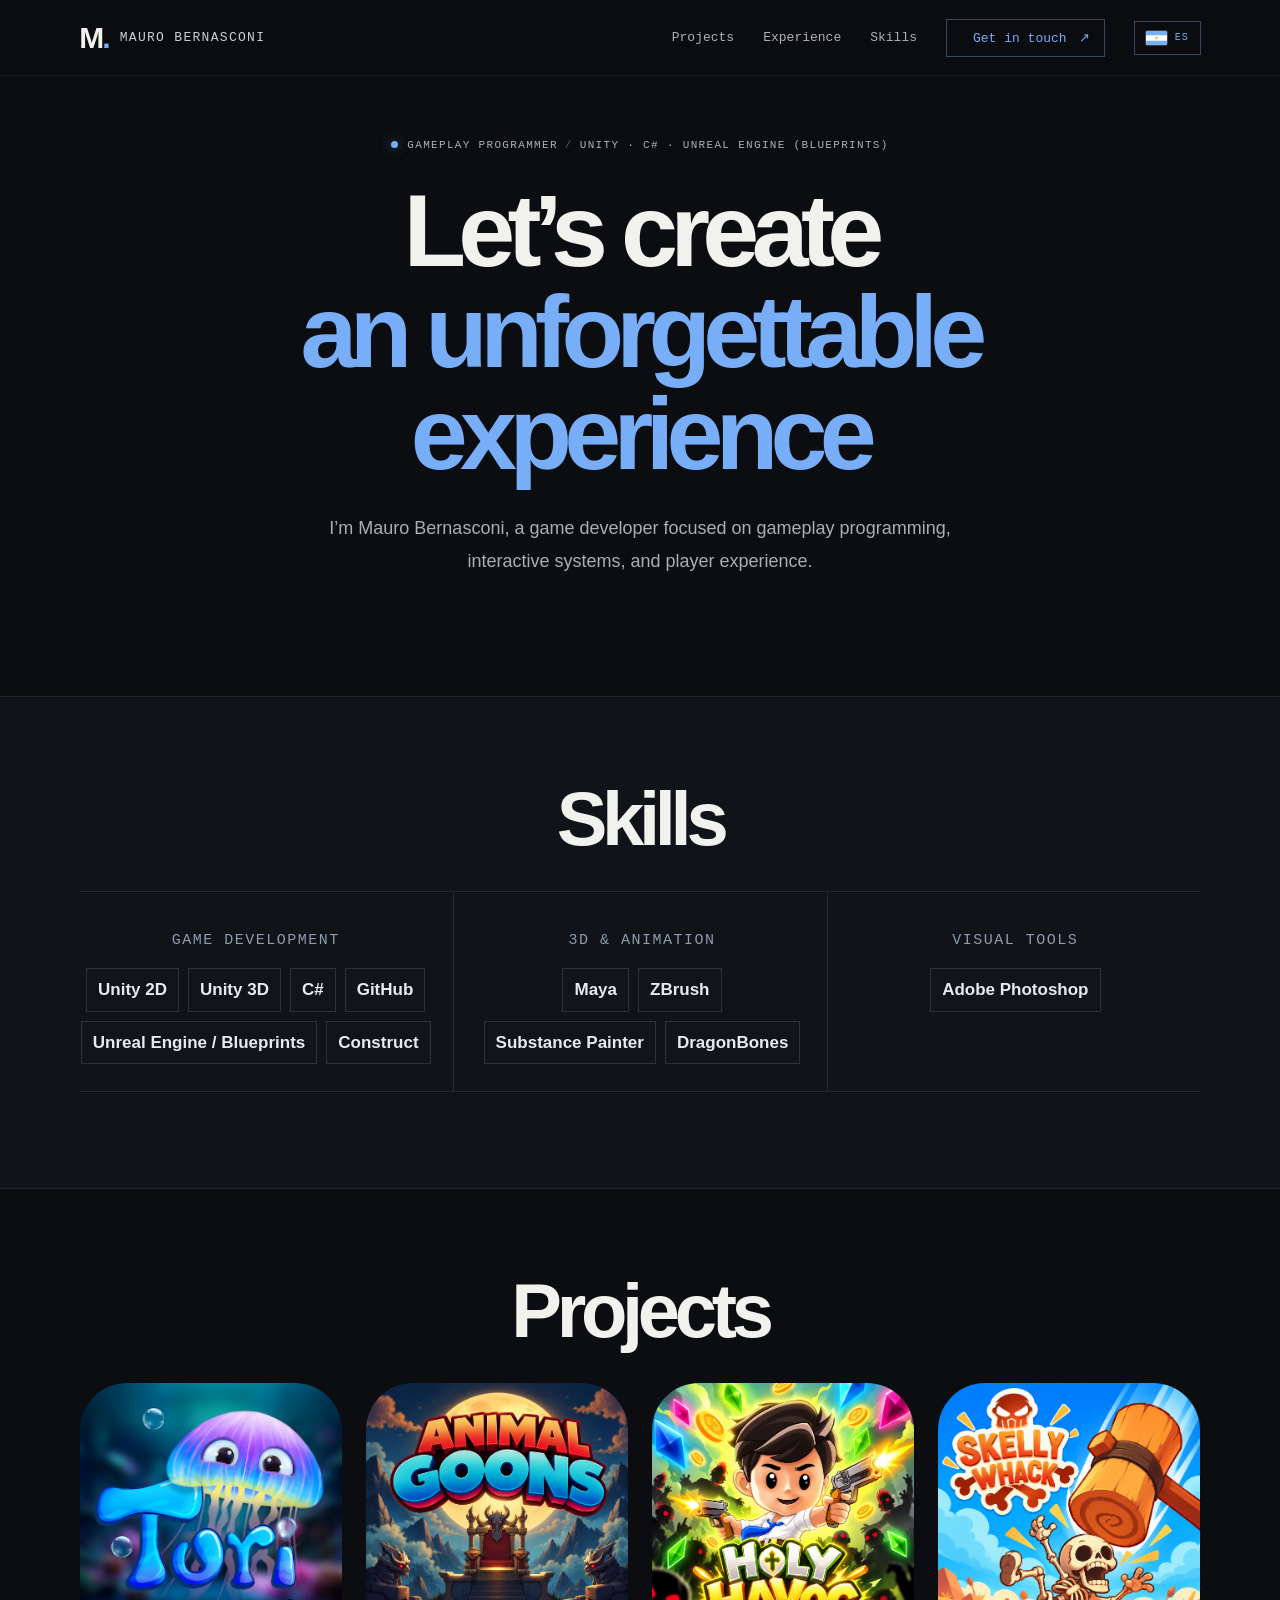
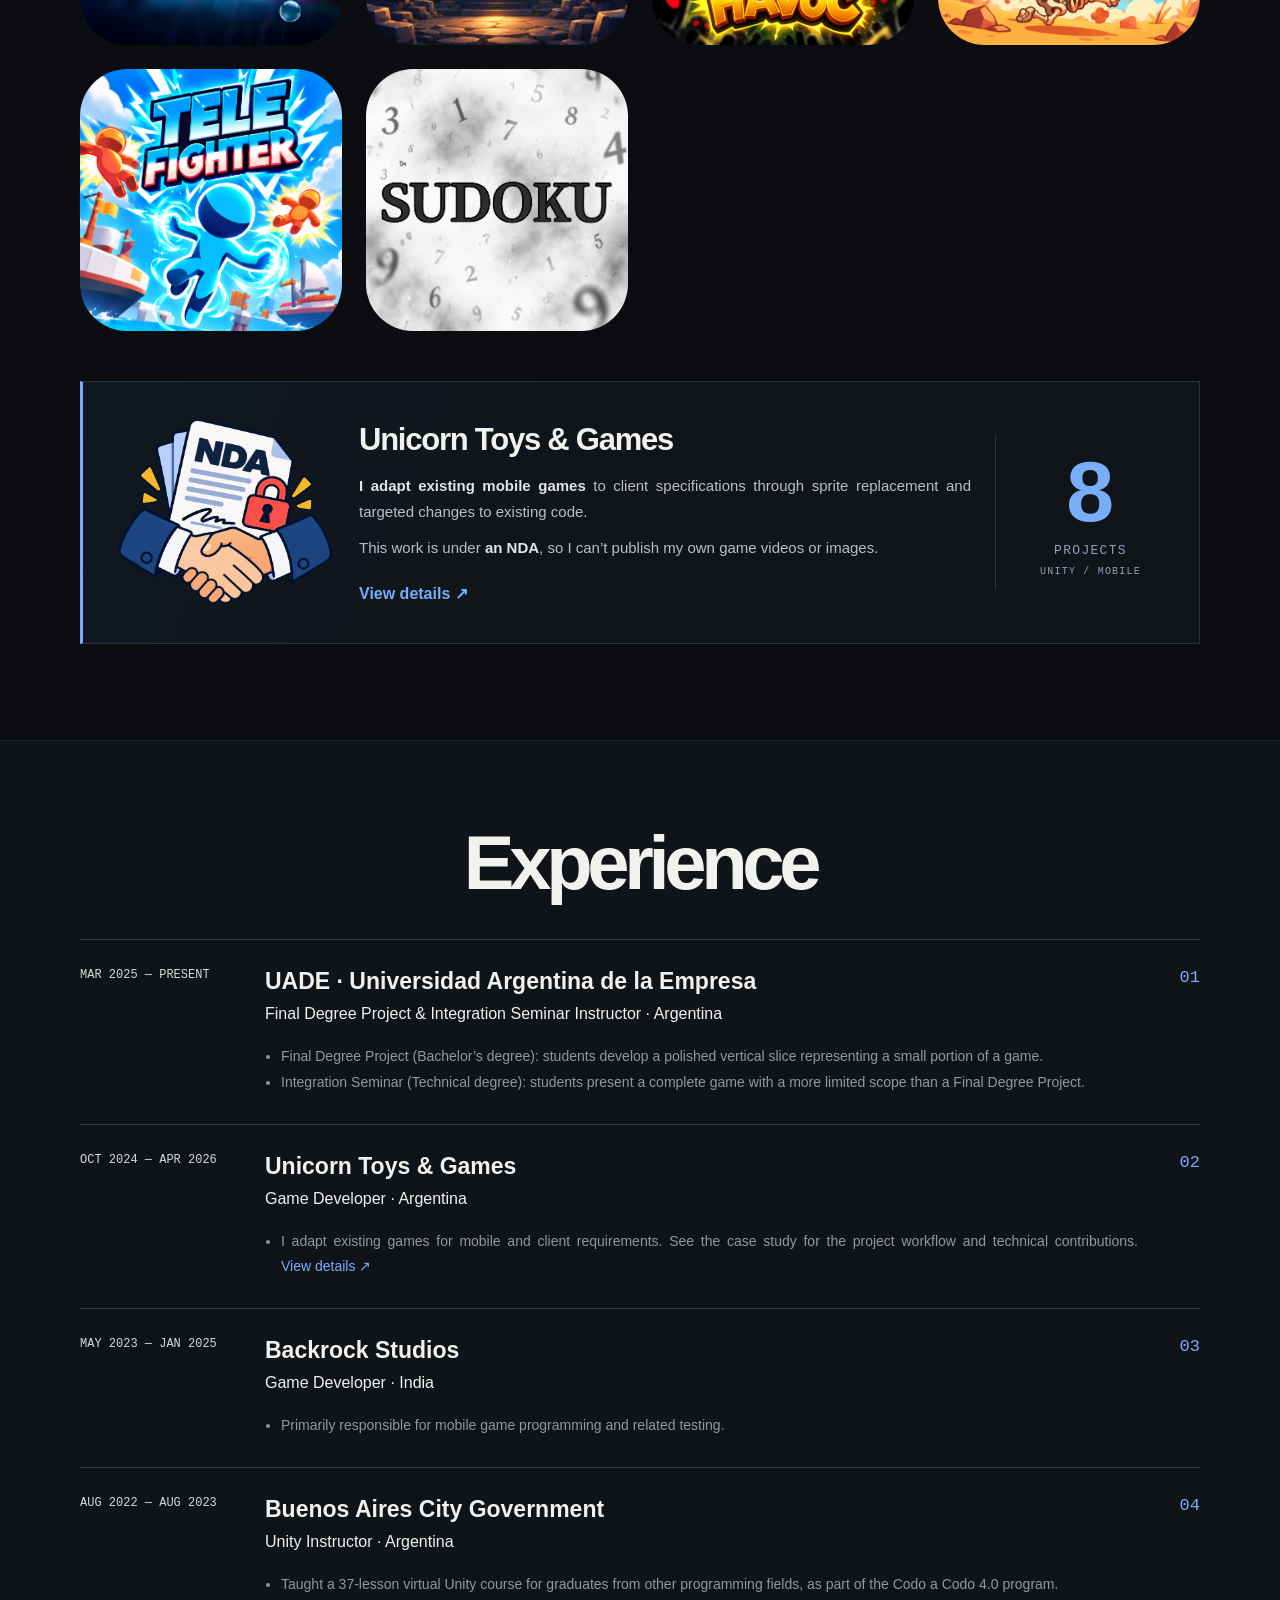
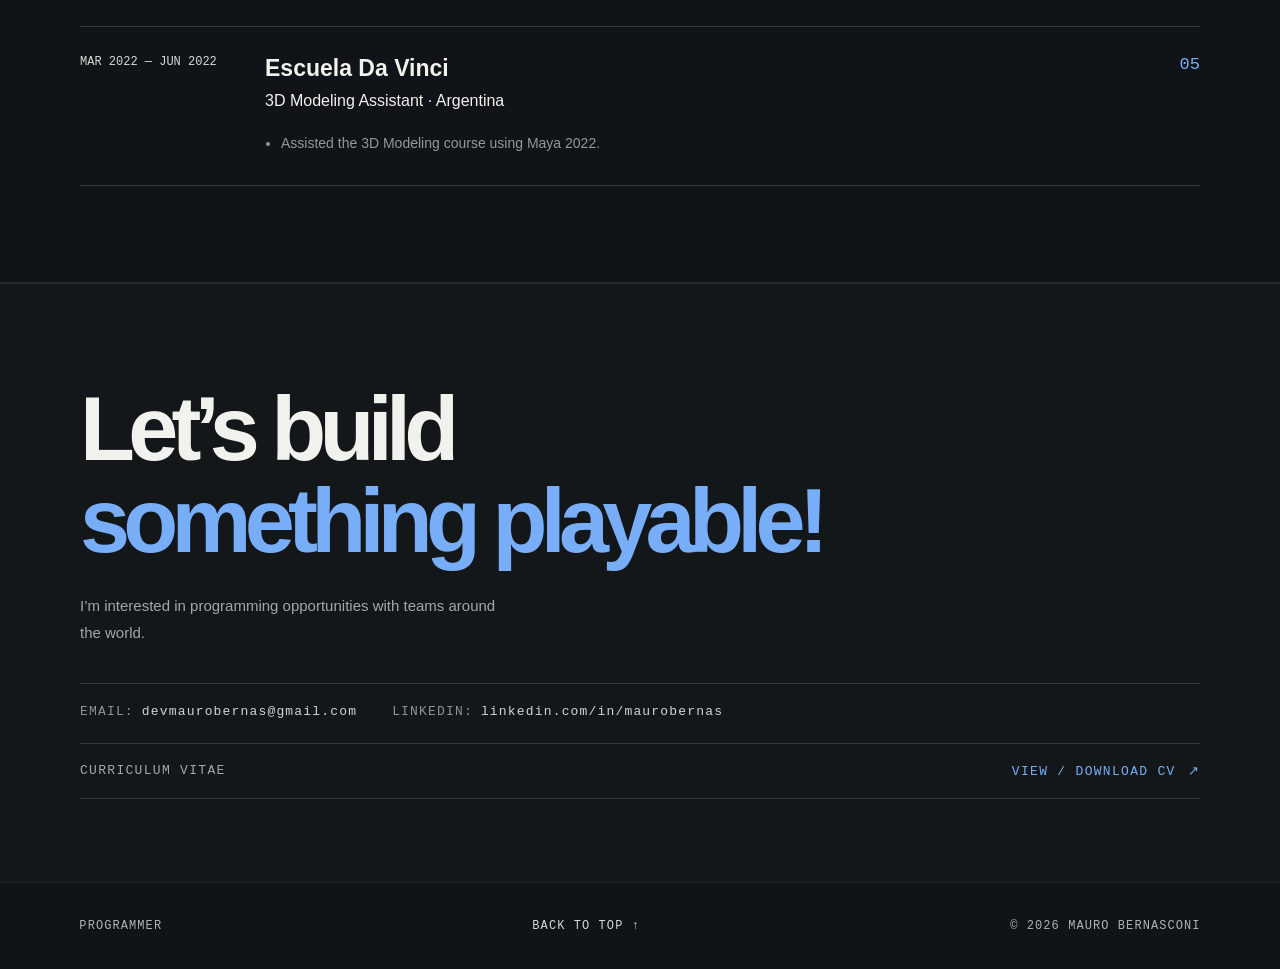
==== commit b3659f46: "V25.10 - Add project case studies and store badges Expand project pages with contribution accordions" ====
--- a/index.html
+++ b/index.html
@@ -7,8 +7,8 @@
     <meta name="description" content="Mauro Bernasconi — Unity gameplay programmer working across interactive systems and game development.">
     <title data-en="Mauro Bernasconi — Unity Gameplay Programmer" data-es="Mauro Bernasconi — Programador de gameplay Unity">Mauro Bernasconi — Unity Gameplay Programmer</title>
     <link rel="icon" href="./favicon.svg" type="image/svg+xml">
-    <link rel="stylesheet" href="./styles.css">
-    <script src="./script.js" defer></script>
+    <link rel="stylesheet" href="./styles.css?v=nested-summary-match-body-20261024">
+    <script src="./script.js?v=store-badges-20261024" defer></script>
   </head>
   <body>
     <a class="skip-link" href="#main" data-en="Skip to content" data-es="Ir al contenido">Skip to content</a>
@@ -33,7 +33,7 @@
         </div>
       </section>
 
-      <section class="skills-section" id="skills"><div class="section-wrap"><div class="section-heading"><h2 data-en="Skills" data-es="Habilidades">Skills</h2></div><div class="skills-grid"><div class="skill-group"><h3 data-en="Game development" data-es="Desarrollo de videojuegos">Game development</h3><div class="skill-chips"><span>Unity 2D</span><span>Unity 3D</span><span>C#</span><span>GitHub</span><span>Unreal Engine / Blueprints</span><span>Construct 2</span></div></div><div class="skill-group"><h3 data-en="3D & animation" data-es="3D y animación">3D &amp; animation</h3><div class="skill-chips"><span>Maya</span><span>ZBrush</span><span>Substance Painter</span><span>DragonBones</span></div></div><div class="skill-group"><h3 data-en="Visual tools" data-es="Herramientas visuales">Visual tools</h3><div class="skill-chips"><span>Adobe Photoshop</span></div></div></div></div></section>
+      <section class="skills-section" id="skills"><div class="section-wrap"><div class="section-heading"><h2 data-en="Skills" data-es="Habilidades">Skills</h2></div><div class="skills-grid"><div class="skill-group"><h3 data-en="Game development" data-es="Desarrollo de videojuegos">Game development</h3><div class="skill-chips"><span>Unity 2D</span><span>Unity 3D</span><span>C#</span><span>GitHub</span><span>Unreal Engine / Blueprints</span><span>Construct</span></div></div><div class="skill-group"><h3 data-en="3D & animation" data-es="3D y animación">3D &amp; animation</h3><div class="skill-chips"><span>Maya</span><span>ZBrush</span><span>Substance Painter</span><span>DragonBones</span></div></div><div class="skill-group"><h3 data-en="Visual tools" data-es="Herramientas visuales">Visual tools</h3><div class="skill-chips"><span>Adobe Photoshop</span></div></div></div></div></section>
 
       <section class="section-wrap projects-section" id="projects">
         <div class="section-heading"><h2 data-en="Projects" data-es="Proyectos">Projects</h2></div>
@@ -58,6 +58,9 @@
             <!-- Add the square project cover image inside assets/projects/project-05/. -->
             <img class="project-cover-image" src="./assets/projects/project-05/icon.png" alt="Tele Fighter">
           </a>
+          <a class="project-tile" href="./sudoku.html">
+            <img class="project-cover-image" src="./assets/projects/project-06/sudoku-icon.jpg" alt="Sudoku">
+          </a>
         </div>
 
         <section class="reskin-feature" aria-labelledby="reskin-title">
@@ -81,8 +84,8 @@
         <article class="experience-entry"><div class="experience-date" data-en="MAR 2022 — JUN 2022" data-es="MAR 2022 — JUN 2022">MAR 2022 — JUN 2022</div><div class="experience-detail"><h3>Escuela Da Vinci</h3><p class="experience-role" data-en="3D Modeling Assistant · Argentina" data-es="Asistente de Modelado 3D · Argentina">3D Modeling Assistant · Argentina</p><ul><li data-en="Assisted the 3D Modeling course using Maya 2022." data-es="Asistí en el curso de Modelado 3D con Maya 2022.">Assisted the 3D Modeling course using Maya 2022.</li></ul></div></article>
       </div></section>
 
-      <section class="contact-section" id="contact"><div class="section-wrap contact-inner"><h2 data-en="Let’s build|something playable!" data-es="¡Construyamos|algo para jugar!">Let’s build<br>something <span class="accent">playable!</span></h2><p class="contact-copy" data-en="I’m interested in gameplay programming opportunities with game teams worldwide." data-es="Me interesan oportunidades de programación de gameplay con equipos de videojuegos de todo el mundo.">I’m interested in gameplay programming opportunities with game teams worldwide.</p><div class="contact-links"><a class="contact-item" href="mailto:devmaurobernas@gmail.com"><span data-en="EMAIL:" data-es="CORREO:">EMAIL:</span><span>devmaurobernas@gmail.com</span></a><a class="contact-item" href="https://www.linkedin.com/in/maurobernas" target="_blank" rel="noreferrer"><span>LINKEDIN:</span><span>linkedin.com/in/maurobernas</span></a></div><div class="cv-row"><span class="cv-label" data-en="CURRICULUM VITAE" data-es="CURRÍCULUM">CURRICULUM VITAE</span><a class="cv-placeholder" href="./assets/Mauro_Bernasconi_AI_Readable_CV.pdf" target="_blank" rel="noreferrer"><span data-en="VIEW / DOWNLOAD CV" data-es="VER / DESCARGAR CV">VIEW / DOWNLOAD CV</span><span aria-hidden="true">↗</span></a></div></div></section>
+      <section class="contact-section" id="contact"><div class="section-wrap contact-inner"><h2 data-en="Let’s build|something playable!" data-es="¡Construyamos|algo para jugar!">Let’s build<br>something <span class="accent">playable!</span></h2><p class="contact-copy" data-en="I’m interested in programming opportunities with teams around the world." data-es="Me interesan oportunidades de programación con equipos de todo el mundo.">I’m interested in programming opportunities with teams around the world.</p><div class="contact-links"><a class="contact-item" href="mailto:devmaurobernas@gmail.com"><span data-en="EMAIL:" data-es="CORREO:">EMAIL:</span><span>devmaurobernas@gmail.com</span></a><a class="contact-item" href="https://www.linkedin.com/in/maurobernas" target="_blank" rel="noreferrer"><span>LINKEDIN:</span><span>linkedin.com/in/maurobernas</span></a></div><div class="cv-row"><span class="cv-label" data-en="CURRICULUM VITAE" data-es="CURRÍCULUM">CURRICULUM VITAE</span><a class="cv-placeholder" href="./assets/Mauro_Bernasconi_AI_Readable_CV.pdf" target="_blank" rel="noreferrer"><span data-en="VIEW / DOWNLOAD CV" data-es="VER / DESCARGAR CV">VIEW / DOWNLOAD CV</span><span aria-hidden="true">↗</span></a></div></div></section>
     </main>
-    <footer class="site-footer"><span data-en="GAMEPLAY PROGRAMMER" data-es="PROGRAMADOR DE GAMEPLAY">GAMEPLAY PROGRAMMER</span><a href="#home" class="back-top" data-en="BACK TO TOP ↑" data-es="VOLVER ARRIBA ↑">BACK TO TOP ↑</a><span class="copyright">© <span id="year">2026</span> MAURO BERNASCONI</span></footer>
+    <footer class="site-footer"><span data-en="PROGRAMMER" data-es="PROGRAMADOR">PROGRAMMER</span><a href="#home" class="back-top" data-en="BACK TO TOP ↑" data-es="VOLVER ARRIBA ↑">BACK TO TOP ↑</a><span class="copyright">© <span id="year">2026</span> MAURO BERNASCONI</span></footer>
   </body>
 </html>
--- a/styles.css
+++ b/styles.css
@@ -165,3 +165,45 @@
 @media(max-width:460px){.reskin-feature{grid-template-columns:82px minmax(0,1fr);gap:14px;padding:18px}.reskin-feature-art img{width:82px}.reskin-feature-copy h3{font-size:21px}.reskin-feature-copy>p:not(.eyebrow){font-size:13px}.reskin-feature .button-secondary{gap:12px;padding:12px;font-size:12px}}
 @media(min-width:901px){.reskin-feature{padding-right:14px}}
 .reskin-details-link{display:inline-block;margin-top:13px;font-weight:600}
+
+/* Official store badges below project contributions */
+.store-links{padding:34px 0 48px;background:#101317;border-bottom:1px solid #20252a}
+.store-links-title{margin:0 0 18px;text-align:center;color:#8c9caf;font:11px/1.4 var(--mono);letter-spacing:.1em;text-transform:uppercase}
+.store-badges{display:flex;justify-content:center;align-items:center;flex-wrap:wrap;gap:18px 24px}
+.store-badge{display:inline-flex;align-items:center;justify-content:center;max-width:none;transition:transform .18s ease,opacity .18s ease}
+.store-badge-google img{display:block;width:min(190px,46vw);height:auto}
+.store-badge-appstore img{display:block;width:min(170px,40vw);height:auto}
+.store-badge:hover{transform:translateY(-2px);opacity:.9}
+.store-badge:focus-visible{outline:2px solid var(--accent);outline-offset:5px;border-radius:4px}
+@media(max-width:760px){.store-links{padding:28px 0 38px}.store-badges{gap:12px}.store-badge-google img{width:min(170px,43vw)}.store-badge-appstore img{width:min(152px,38.5vw)}}
+.template-details{border-bottom:0}
+
+/* Turi project contribution accordions */
+.turi-contributions .case-section-heading,.project-contributions .case-section-heading{margin-bottom:34px}
+.contribution-accordions{width:min(100%,900px);margin:0 auto;border-top:1px solid #303a45}
+.contribution-item{border-bottom:1px solid #303a45}
+.contribution-item summary{position:relative;display:flex;align-items:center;justify-content:space-between;gap:24px;min-height:76px;padding:18px 48px 18px 4px;list-style:none;cursor:pointer;color:#e8edf3;font-size:clamp(19px,2.2vw,24px);font-weight:600;line-height:1.3;transition:color .18s ease}
+.contribution-item summary::-webkit-details-marker{display:none}
+.contribution-item summary::marker{content:""}
+.contribution-item summary::after{content:"+";position:absolute;right:5px;top:50%;transform:translateY(-50%);color:var(--accent);font:26px/1 var(--mono);font-weight:400}
+.contribution-item[open] > summary::after{content:"−"}
+.contribution-item summary:hover,.contribution-item summary:focus-visible{color:var(--accent)}
+.contribution-item summary:focus-visible{outline:2px solid var(--accent);outline-offset:4px}
+.contribution-content{padding:0 48px 25px 4px;color:#b9c3ce;font-size:16px;line-height:1.8;animation:contribution-reveal .18s ease-out}
+.contribution-content h3{margin:0 0 10px;color:#e5ebf1;font-size:17px;font-weight:600}
+.contribution-content ul{margin:0;padding-left:22px}
+.contribution-content li+li{margin-top:5px}
+.contribution-pending{margin:0;color:#9eabb8;font-style:italic}
+.contribution-nested{margin:2px 0}
+.contribution-nested summary{position:static;display:inline;min-height:0;padding:0;list-style:none;color:inherit;font:inherit;line-height:inherit;cursor:pointer;transition:color .18s ease}
+.contribution-nested summary:hover,.contribution-nested summary:focus-visible{color:inherit}
+.contribution-nested summary::after{position:static;display:inline;right:auto;top:auto;transform:none;margin-left:5px;color:var(--accent);font:inherit;content:"(+)"}
+.contribution-nested[open] summary::after{content:"(−)"}
+.contribution-nested[open] summary{margin-bottom:0}
+.contribution-nested ul{padding-left:22px}
+@keyframes contribution-reveal{from{opacity:.5;transform:translateY(-3px)}to{opacity:1;transform:translateY(0)}}
+@media(max-width:760px){.contribution-item summary{min-height:68px;padding-right:40px}.contribution-content{padding:0 38px 22px 4px;font-size:15px}}
+@media(prefers-reduced-motion:reduce){.contribution-item summary,.contribution-content{transition:none;animation:none}}
+
+/* Justify longer descriptive copy in the NDA, experience, and Turi sections */
+.reskin-feature-copy>p:not(.eyebrow),.experience-detail>ul li,.turi-contributions .contribution-content li,.project-contributions .contribution-content li{text-align:justify;text-justify:inter-word;-webkit-hyphens:none;hyphens:none}
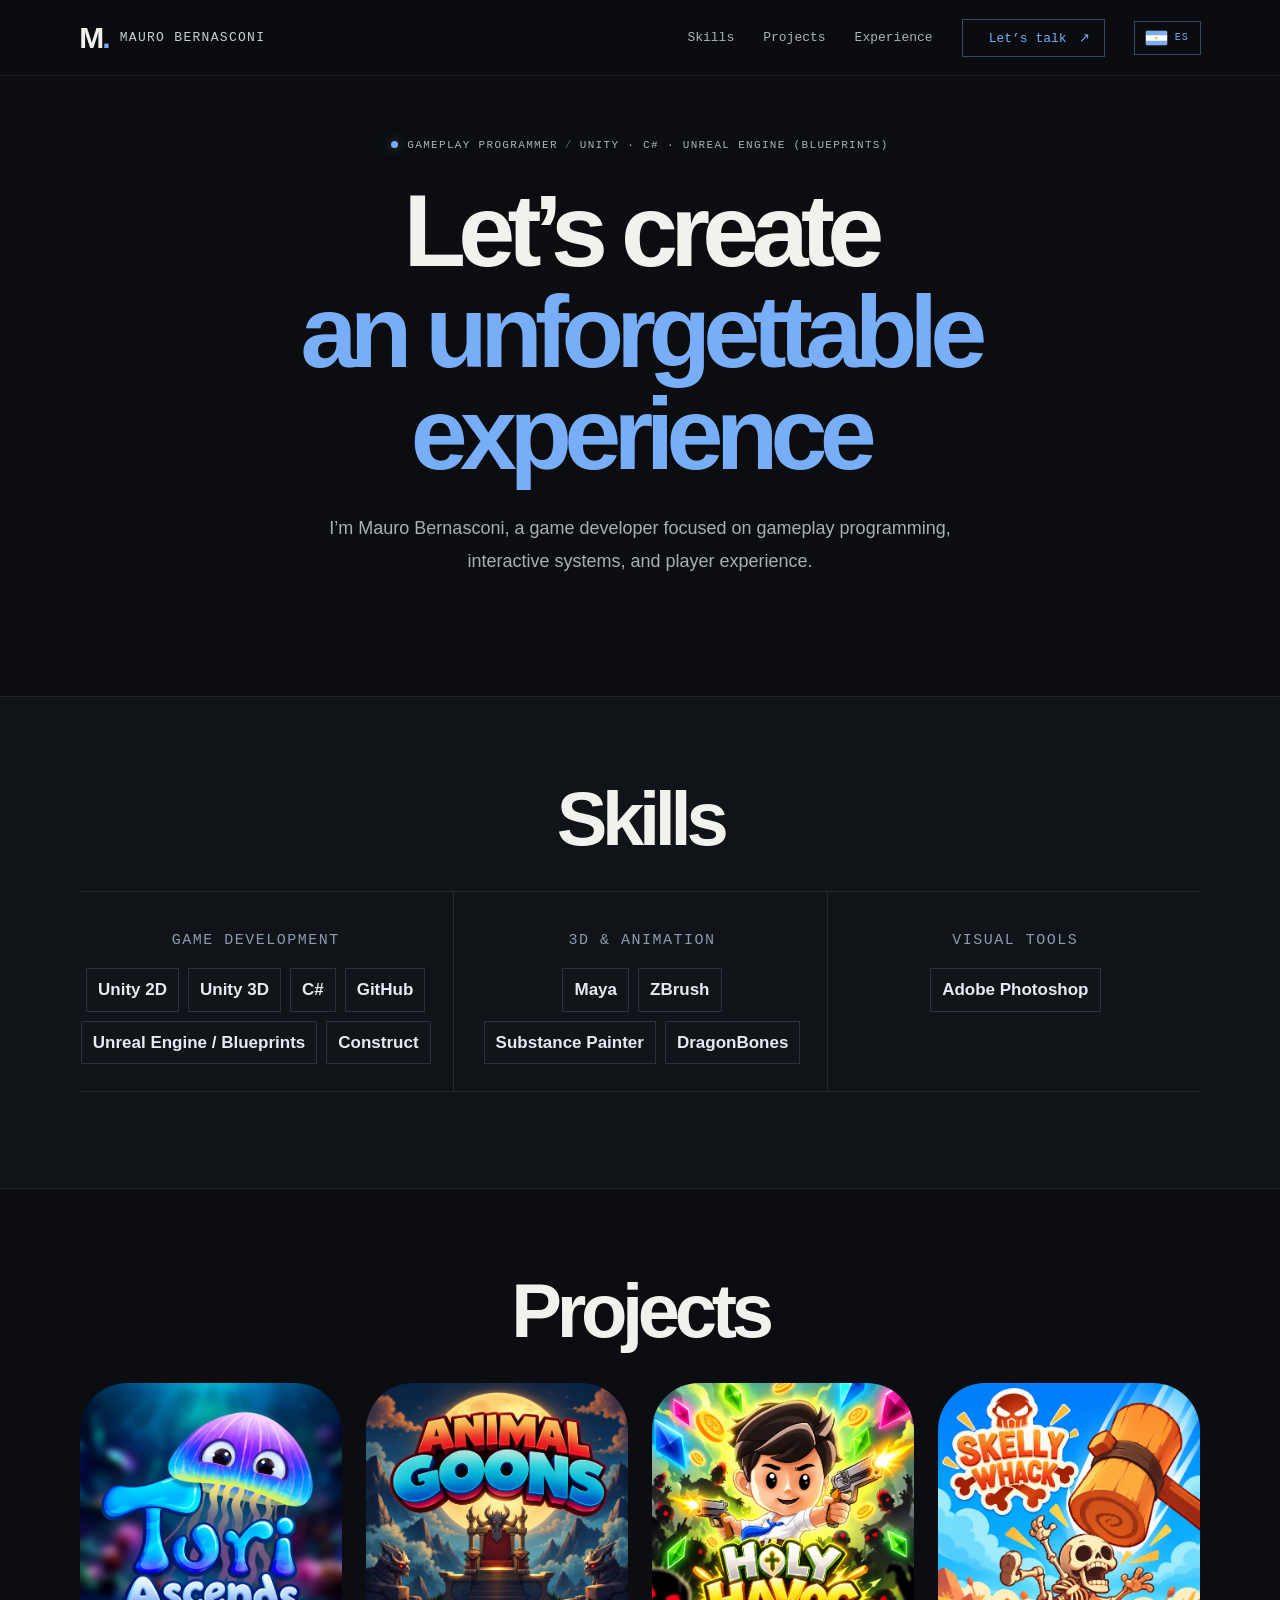
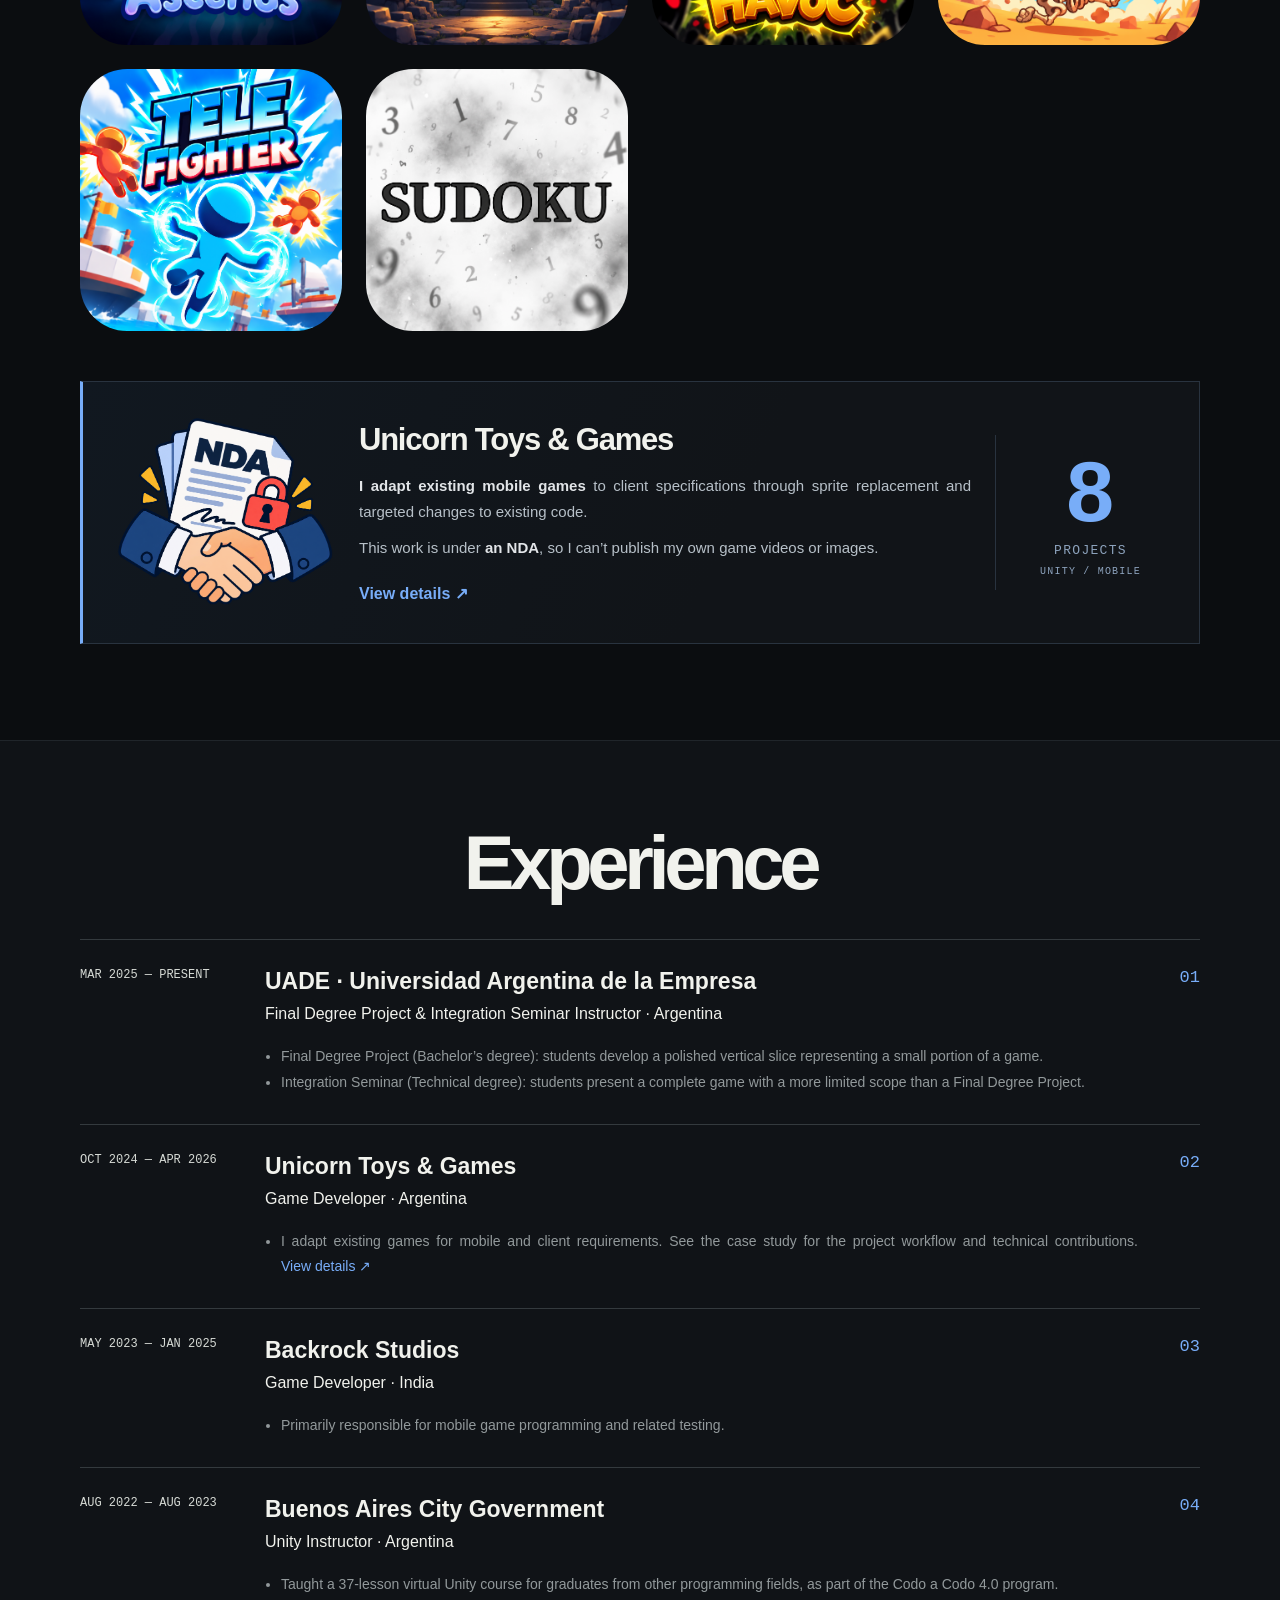
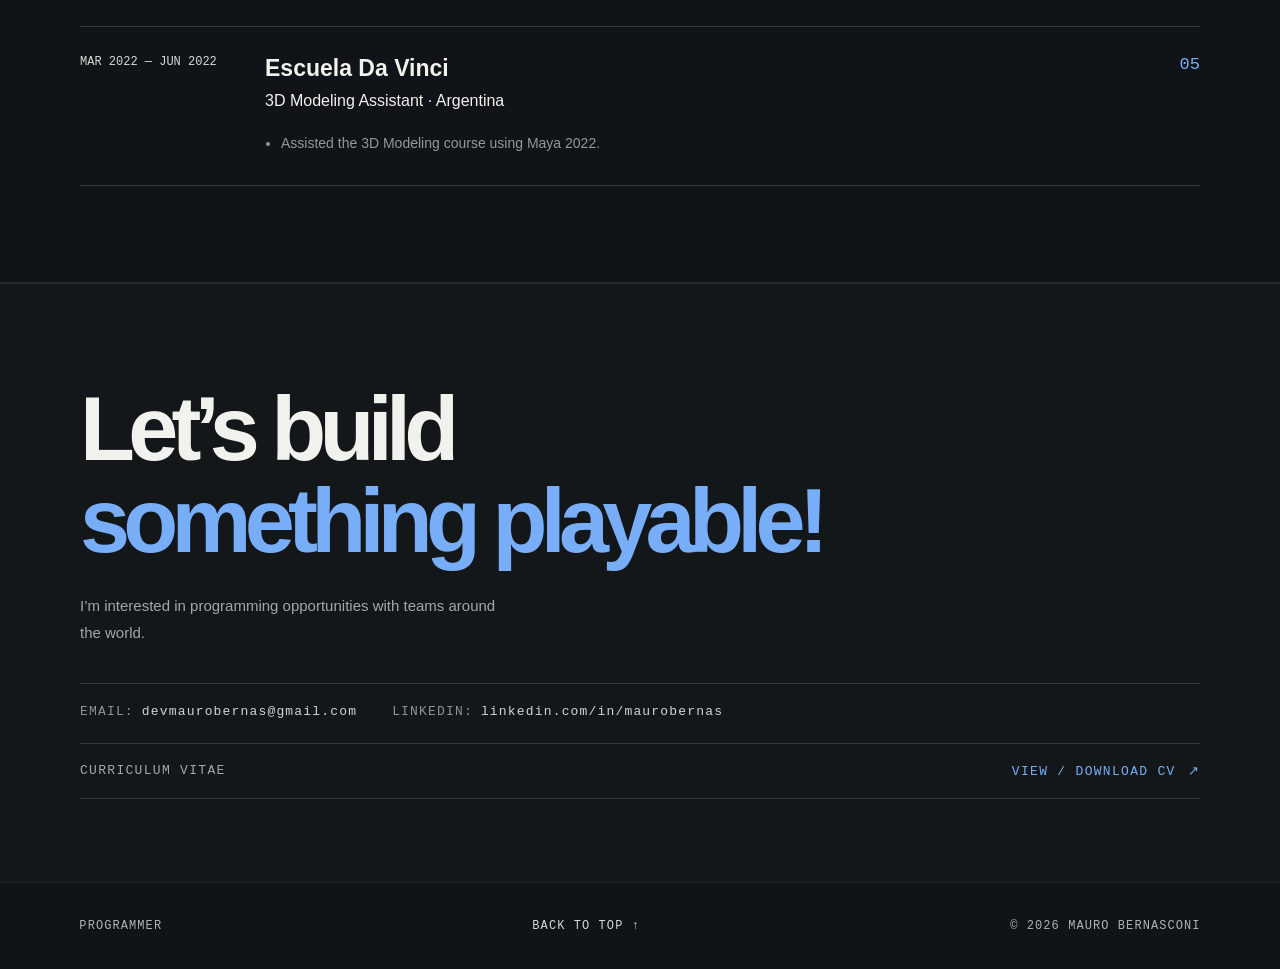
==== commit 44251ca8: "V27.10 - Add project galleries and refresh navigation Add Holy Havoc gameplay media and Sudoku scree" ====
--- a/index.html
+++ b/index.html
@@ -16,10 +16,10 @@
       <a class="wordmark" href="#home" aria-label="Mauro Bernasconi, home"><span class="wordmark-mark">M<span>.</span></span><span class="wordmark-name">MAURO BERNASCONI</span></a>
       <button class="menu-toggle" type="button" aria-expanded="false" aria-controls="primary-nav"><span></span><span></span><span class="sr-only" data-en="Toggle navigation" data-es="Abrir navegación">Toggle navigation</span></button>
       <nav id="primary-nav" class="nav" aria-label="Main navigation" data-en-label="Main navigation" data-es-label="Navegación principal">
+        <a href="#skills" data-en="Skills" data-es="Habilidades">Skills</a>
         <a href="#projects" data-en="Projects" data-es="Proyectos">Projects</a>
         <a href="#experience" data-en="Experience" data-es="Experiencia">Experience</a>
-        <a href="#skills" data-en="Skills" data-es="Habilidades">Skills</a>
-        <a href="#contact" class="nav-contact"><span data-en="Get in touch" data-es="Contactame">Get in touch</span><span aria-hidden="true">↗</span></a>
+        <a href="#contact" class="nav-contact"><span data-en="Let’s talk" data-es="Contactame">Let’s talk</span><span aria-hidden="true">↗</span></a>
         <button class="language-toggle" type="button" aria-label="Switch language to Spanish"><span class="language-flag" aria-hidden="true"></span><span class="language-code">ES</span></button>
       </nav>
     </header>
@@ -39,8 +39,7 @@
         <div class="section-heading"><h2 data-en="Projects" data-es="Proyectos">Projects</h2></div>
         <div class="project-grid">
           <a class="project-tile" href="./turi-ascends.html">
-            <!-- Add the square project cover image inside assets/projects/project-01/. -->
-            <img class="project-cover-image" src="./assets/projects/project-01/icon.webp" alt="Turi Ascends">
+            <img class="project-cover-image" src="./assets/projects/project-01/icon.jpg" alt="Turi Ascends">
           </a>
           <a class="project-tile" href="./animal-goons.html">
             <!-- Add the square project cover image inside assets/projects/project-02/. -->
--- a/styles.css
+++ b/styles.css
@@ -207,3 +207,7 @@
 
 /* Justify longer descriptive copy in the NDA, experience, and Turi sections */
 .reskin-feature-copy>p:not(.eyebrow),.experience-detail>ul li,.turi-contributions .contribution-content li,.project-contributions .contribution-content li{text-align:justify;text-justify:inter-word;-webkit-hyphens:none;hyphens:none}
+.gallery-slide--portrait{display:flex;justify-content:center;align-items:flex-start;background:#05070a}.gallery-slide--portrait>img{display:block;width:auto;max-width:100%;height:min(80vh,900px);object-fit:contain;border:1px solid #29333f;background:#05070a}
+.gallery-track{align-items:center}
+.gallery-thumbnails{display:flex;gap:10px;width:max-content;max-width:100%;margin:14px auto 0;padding:2px 2px 4px;overflow-x:auto;scrollbar-width:thin;scrollbar-color:#38475d transparent}.gallery-thumbnails[hidden]{display:none}.gallery-thumbnail{position:relative;display:block;flex:0 0 124px;width:124px;aspect-ratio:16/9;padding:0;overflow:hidden;border:2px solid #354255;background:#05070a;opacity:.72;cursor:pointer;transition:opacity .18s,border-color .18s,box-shadow .18s}.gallery-thumbnail--portrait{flex-basis:39px;width:39px;aspect-ratio:9/16}.gallery-thumbnail img{display:block;width:100%;height:100%;object-fit:cover}.gallery-thumbnail:hover,.gallery-thumbnail:focus-visible,.gallery-thumbnail.is-active{opacity:1;border-color:var(--accent)}.gallery-thumbnail:focus-visible{outline:2px solid var(--accent);outline-offset:2px}.gallery-thumbnail.is-active{box-shadow:0 0 0 1px var(--accent)}.gallery-thumbnail-play{position:absolute;top:50%;left:50%;display:grid;width:28px;height:28px;place-items:center;padding-left:2px;transform:translate(-50%,-50%);border-radius:50%;background:#05070aaa;color:#fff;font-size:12px}@media(max-width:760px){.gallery-thumbnails{gap:8px;margin-top:11px}.gallery-thumbnail{flex-basis:104px;width:104px}.gallery-thumbnail--portrait{flex-basis:37px;width:37px}}
+
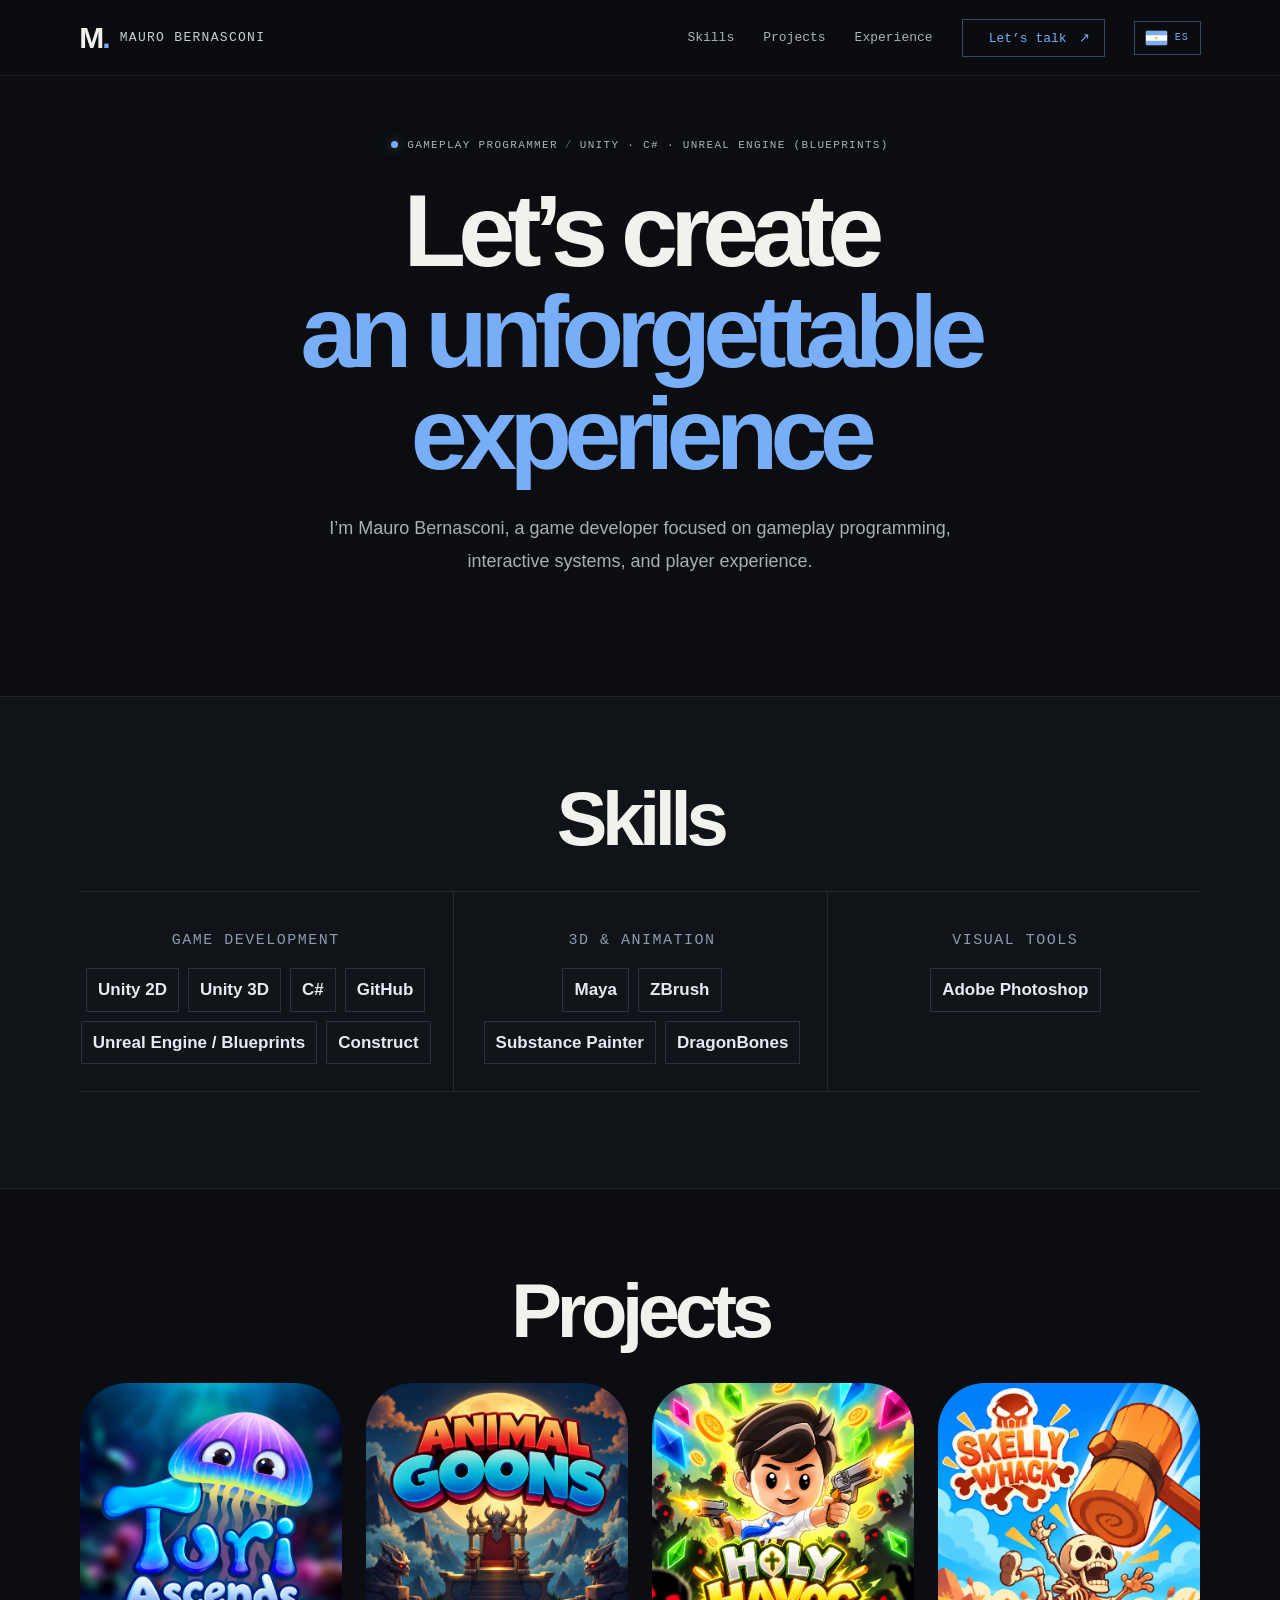
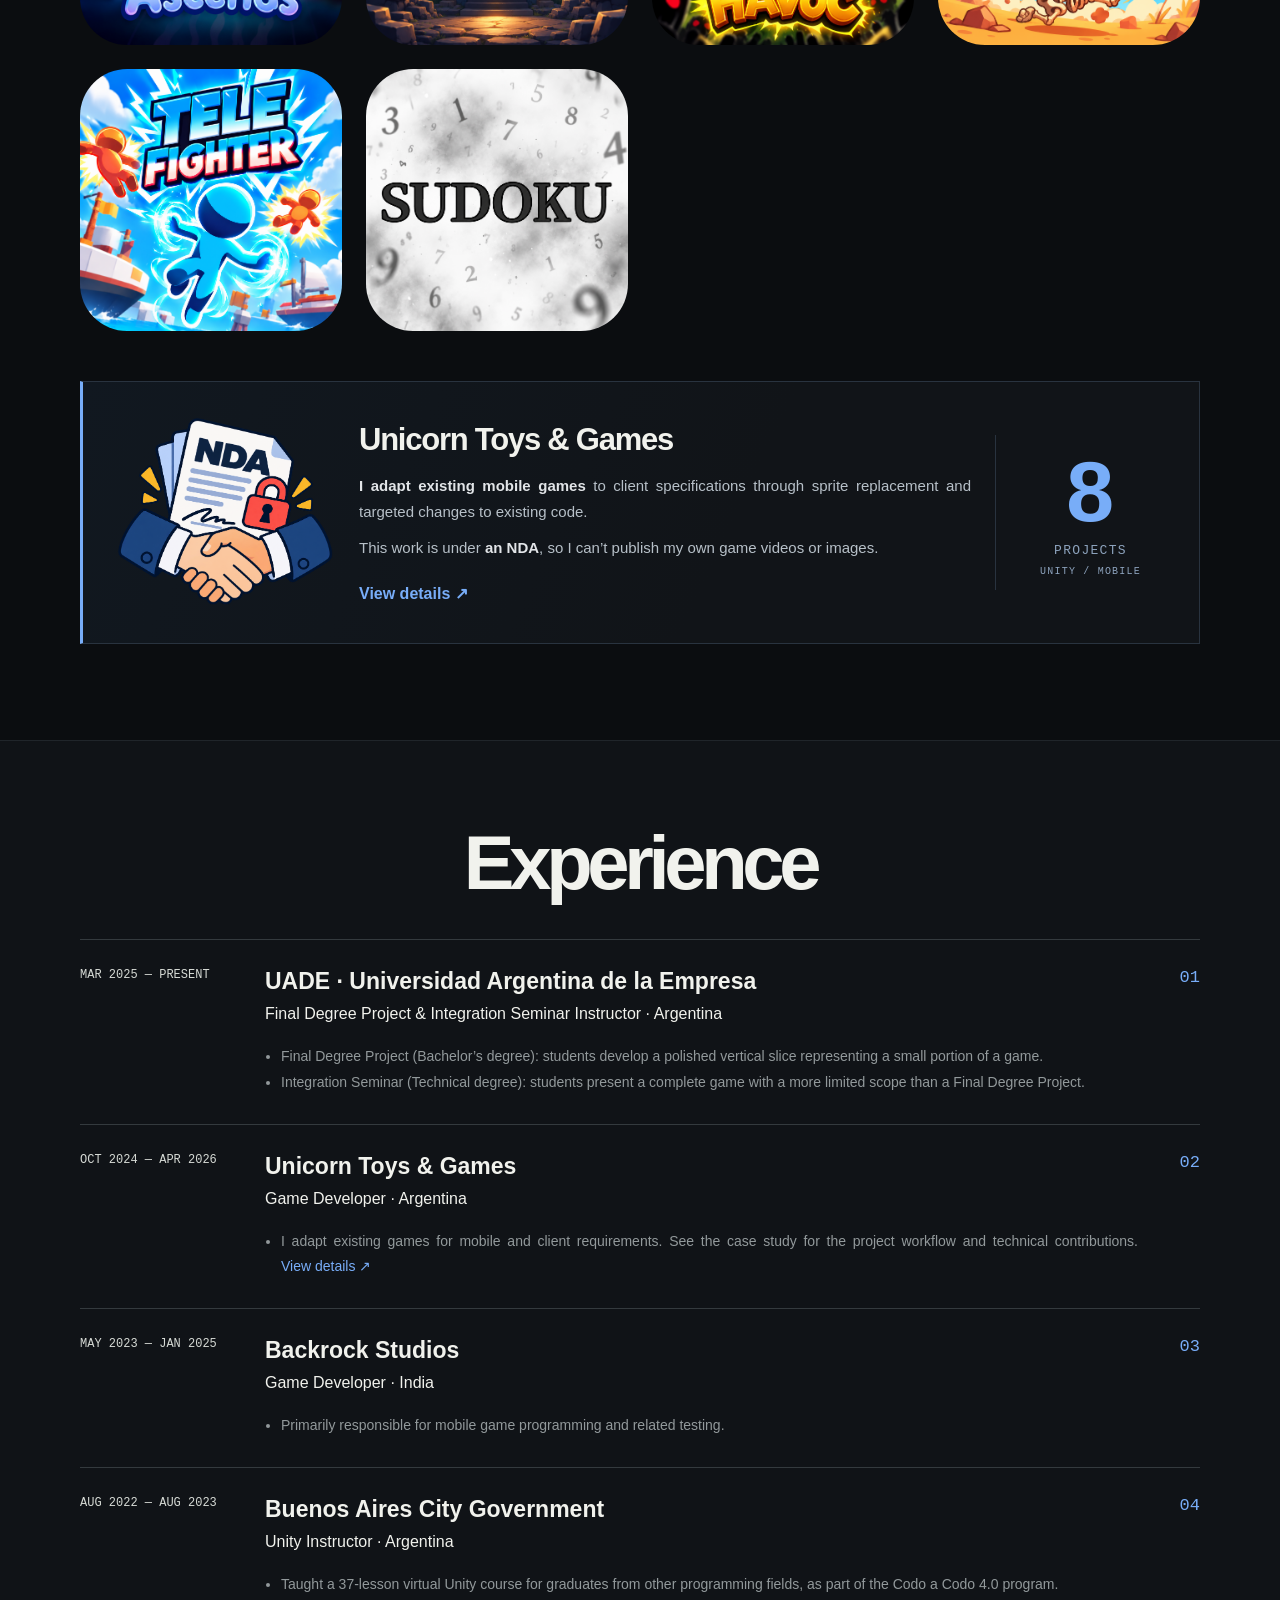
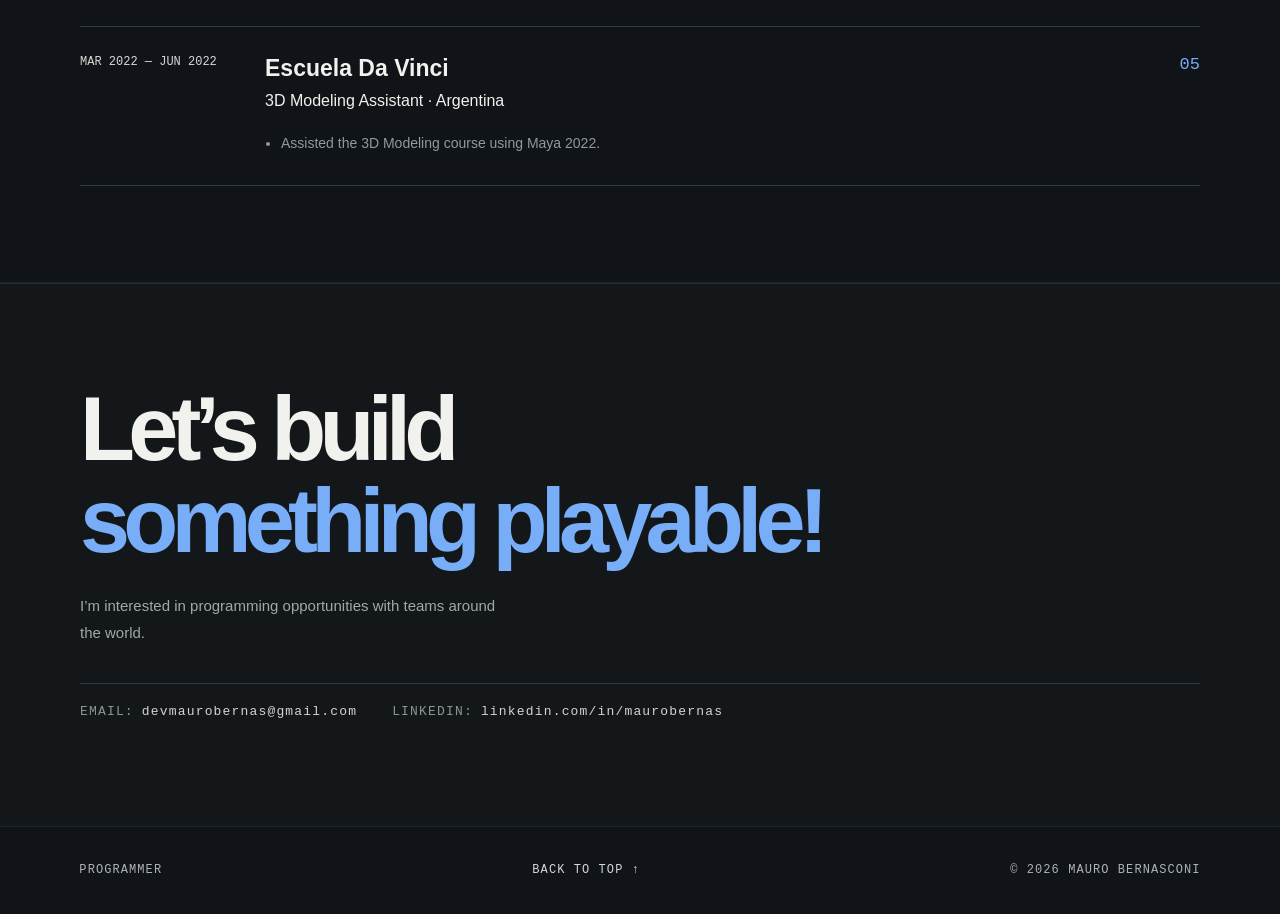
==== commit ab9fb105: "V11.11 - Mail" ====
--- a/index.html
+++ b/index.html
@@ -83,7 +83,7 @@
         <article class="experience-entry"><div class="experience-date" data-en="MAR 2022 — JUN 2022" data-es="MAR 2022 — JUN 2022">MAR 2022 — JUN 2022</div><div class="experience-detail"><h3>Escuela Da Vinci</h3><p class="experience-role" data-en="3D Modeling Assistant · Argentina" data-es="Asistente de Modelado 3D · Argentina">3D Modeling Assistant · Argentina</p><ul><li data-en="Assisted the 3D Modeling course using Maya 2022." data-es="Asistí en el curso de Modelado 3D con Maya 2022.">Assisted the 3D Modeling course using Maya 2022.</li></ul></div></article>
       </div></section>
 
-      <section class="contact-section" id="contact"><div class="section-wrap contact-inner"><h2 data-en="Let’s build|something playable!" data-es="¡Construyamos|algo para jugar!">Let’s build<br>something <span class="accent">playable!</span></h2><p class="contact-copy" data-en="I’m interested in programming opportunities with teams around the world." data-es="Me interesan oportunidades de programación con equipos de todo el mundo.">I’m interested in programming opportunities with teams around the world.</p><div class="contact-links"><a class="contact-item" href="mailto:devmaurobernas@gmail.com"><span data-en="EMAIL:" data-es="CORREO:">EMAIL:</span><span>devmaurobernas@gmail.com</span></a><a class="contact-item" href="https://www.linkedin.com/in/maurobernas" target="_blank" rel="noreferrer"><span>LINKEDIN:</span><span>linkedin.com/in/maurobernas</span></a></div><div class="cv-row"><span class="cv-label" data-en="CURRICULUM VITAE" data-es="CURRÍCULUM">CURRICULUM VITAE</span><a class="cv-placeholder" href="./assets/Mauro_Bernasconi_AI_Readable_CV.pdf" target="_blank" rel="noreferrer"><span data-en="VIEW / DOWNLOAD CV" data-es="VER / DESCARGAR CV">VIEW / DOWNLOAD CV</span><span aria-hidden="true">↗</span></a></div></div></section>
+      <section class="contact-section" id="contact"><div class="section-wrap contact-inner"><h2 data-en="Let’s build|something playable!" data-es="¡Construyamos|algo para jugar!">Let’s build<br>something <span class="accent">playable!</span></h2><p class="contact-copy" data-en="I’m interested in programming opportunities with teams around the world." data-es="Me interesan oportunidades de programación con equipos de todo el mundo.">I’m interested in programming opportunities with teams around the world.</p><div class="contact-links"><a class="contact-item" href="mailto:devmaurobernas@gmail.com"><span data-en="EMAIL:" data-es="CORREO:">EMAIL:</span><span>devmaurobernas@gmail.com</span></a><a class="contact-item" href="https://www.linkedin.com/in/maurobernas" target="_blank" rel="noreferrer"><span>LINKEDIN:</span><span>linkedin.com/in/maurobernas</span></a></div></div></section>
     </main>
     <footer class="site-footer"><span data-en="PROGRAMMER" data-es="PROGRAMADOR">PROGRAMMER</span><a href="#home" class="back-top" data-en="BACK TO TOP ↑" data-es="VOLVER ARRIBA ↑">BACK TO TOP ↑</a><span class="copyright">© <span id="year">2026</span> MAURO BERNASCONI</span></footer>
   </body>
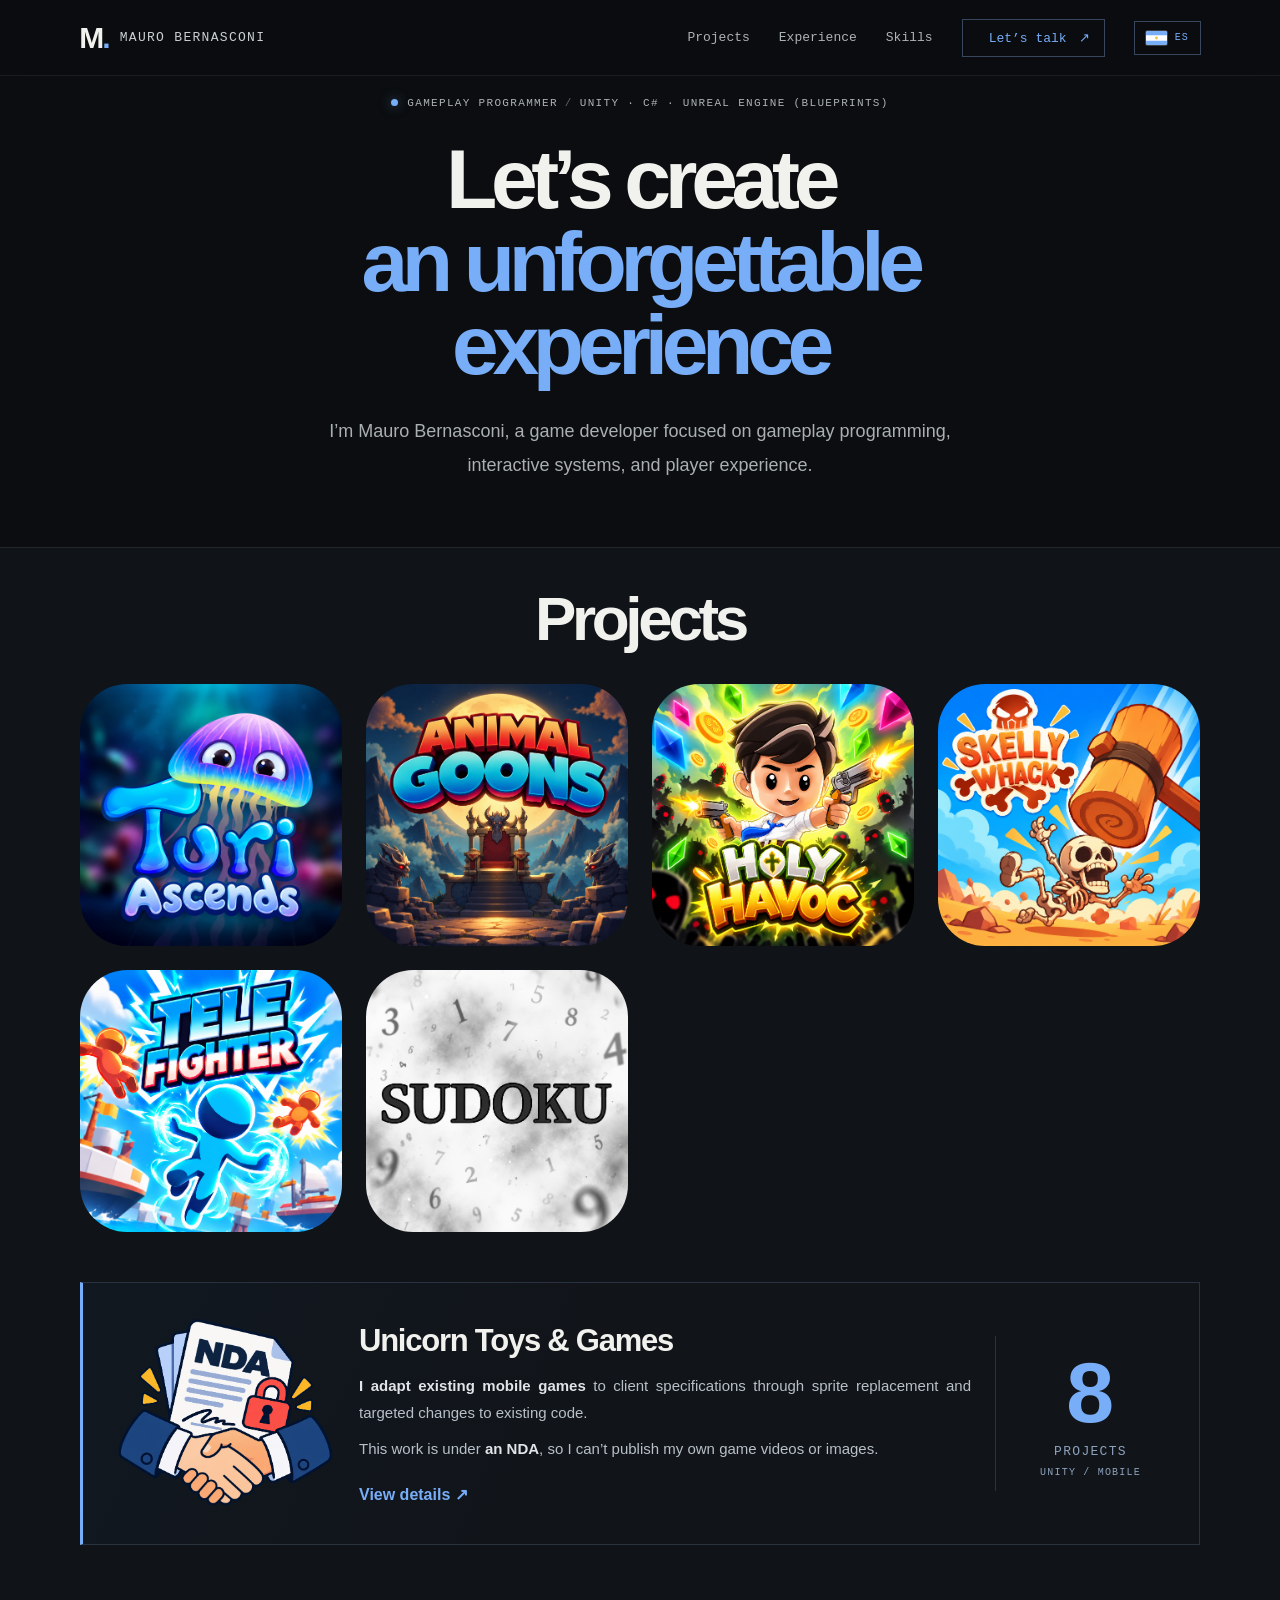
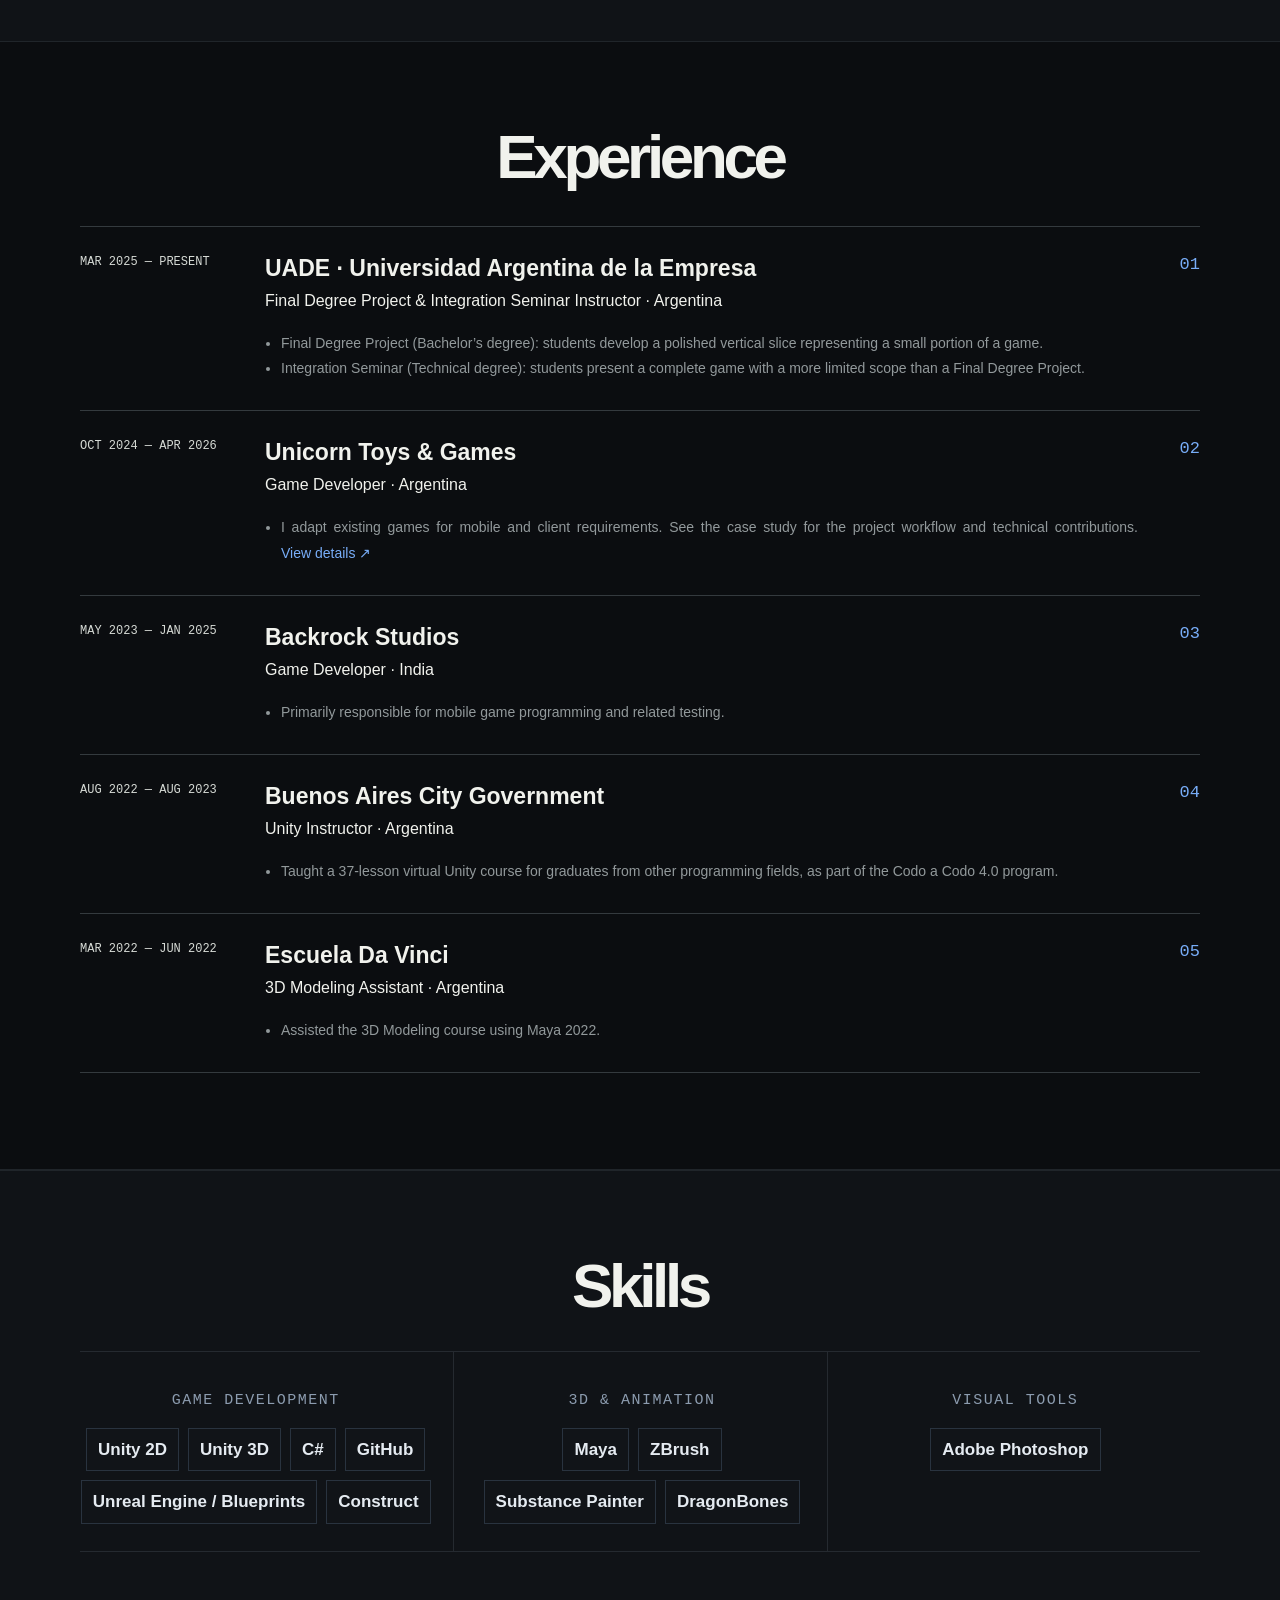
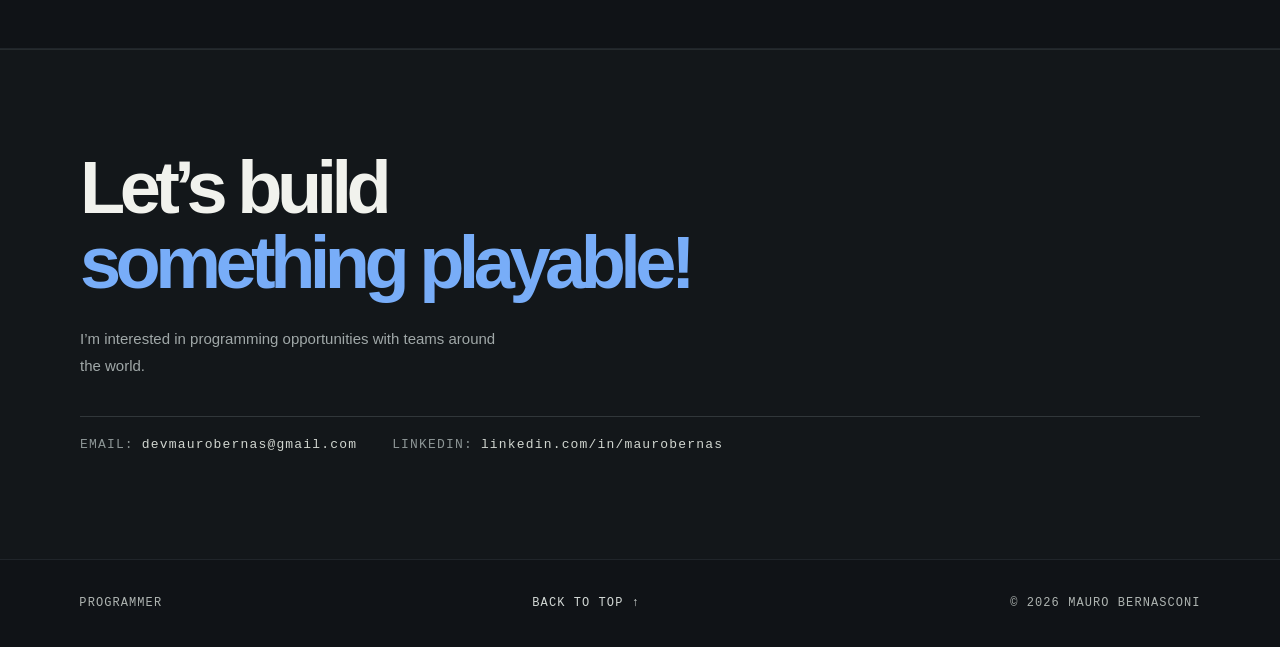
==== commit 03c5aab9: "V12.11" ====
--- a/index.html
+++ b/index.html
@@ -7,7 +7,7 @@
     <meta name="description" content="Mauro Bernasconi — Unity gameplay programmer working across interactive systems and game development.">
     <title data-en="Mauro Bernasconi — Unity Gameplay Programmer" data-es="Mauro Bernasconi — Programador de gameplay Unity">Mauro Bernasconi — Unity Gameplay Programmer</title>
     <link rel="icon" href="./favicon.svg" type="image/svg+xml">
-    <link rel="stylesheet" href="./styles.css?v=nested-summary-match-body-20261024">
+    <link rel="stylesheet" href="./styles.css?v=work-first-layout-divider-20261112">
     <script src="./script.js?v=store-badges-20261024" defer></script>
   </head>
   <body>
@@ -16,9 +16,9 @@
       <a class="wordmark" href="#home" aria-label="Mauro Bernasconi, home"><span class="wordmark-mark">M<span>.</span></span><span class="wordmark-name">MAURO BERNASCONI</span></a>
       <button class="menu-toggle" type="button" aria-expanded="false" aria-controls="primary-nav"><span></span><span></span><span class="sr-only" data-en="Toggle navigation" data-es="Abrir navegación">Toggle navigation</span></button>
       <nav id="primary-nav" class="nav" aria-label="Main navigation" data-en-label="Main navigation" data-es-label="Navegación principal">
-        <a href="#skills" data-en="Skills" data-es="Habilidades">Skills</a>
         <a href="#projects" data-en="Projects" data-es="Proyectos">Projects</a>
         <a href="#experience" data-en="Experience" data-es="Experiencia">Experience</a>
+        <a href="#skills" data-en="Skills" data-es="Habilidades">Skills</a>
         <a href="#contact" class="nav-contact"><span data-en="Let’s talk" data-es="Contactame">Let’s talk</span><span aria-hidden="true">↗</span></a>
         <button class="language-toggle" type="button" aria-label="Switch language to Spanish"><span class="language-flag" aria-hidden="true"></span><span class="language-code">ES</span></button>
       </nav>
@@ -33,9 +33,8 @@
         </div>
       </section>
 
-      <section class="skills-section" id="skills"><div class="section-wrap"><div class="section-heading"><h2 data-en="Skills" data-es="Habilidades">Skills</h2></div><div class="skills-grid"><div class="skill-group"><h3 data-en="Game development" data-es="Desarrollo de videojuegos">Game development</h3><div class="skill-chips"><span>Unity 2D</span><span>Unity 3D</span><span>C#</span><span>GitHub</span><span>Unreal Engine / Blueprints</span><span>Construct</span></div></div><div class="skill-group"><h3 data-en="3D & animation" data-es="3D y animación">3D &amp; animation</h3><div class="skill-chips"><span>Maya</span><span>ZBrush</span><span>Substance Painter</span><span>DragonBones</span></div></div><div class="skill-group"><h3 data-en="Visual tools" data-es="Herramientas visuales">Visual tools</h3><div class="skill-chips"><span>Adobe Photoshop</span></div></div></div></div></section>
-
-      <section class="section-wrap projects-section" id="projects">
+      <section class="projects-section" id="projects">
+        <div class="section-wrap">
         <div class="section-heading"><h2 data-en="Projects" data-es="Proyectos">Projects</h2></div>
         <div class="project-grid">
           <a class="project-tile" href="./turi-ascends.html">
@@ -72,6 +71,7 @@
           </div>
           <div class="reskin-feature-index" aria-hidden="true"><strong>8</strong><span data-en="PROJECTS" data-es="PROYECTOS">PROJECTS</span><span data-en="UNITY / MOBILE" data-es="UNITY / MÓVIL">UNITY / MOBILE</span></div>
         </section>
+        </div>
       </section>
 
       <section class="experience-section" id="experience"><div class="section-wrap experience-inner">
@@ -83,6 +83,8 @@
         <article class="experience-entry"><div class="experience-date" data-en="MAR 2022 — JUN 2022" data-es="MAR 2022 — JUN 2022">MAR 2022 — JUN 2022</div><div class="experience-detail"><h3>Escuela Da Vinci</h3><p class="experience-role" data-en="3D Modeling Assistant · Argentina" data-es="Asistente de Modelado 3D · Argentina">3D Modeling Assistant · Argentina</p><ul><li data-en="Assisted the 3D Modeling course using Maya 2022." data-es="Asistí en el curso de Modelado 3D con Maya 2022.">Assisted the 3D Modeling course using Maya 2022.</li></ul></div></article>
       </div></section>
 
+      <section class="skills-section" id="skills"><div class="section-wrap"><div class="section-heading"><h2 data-en="Skills" data-es="Habilidades">Skills</h2></div><div class="skills-grid"><div class="skill-group"><h3 data-en="Game development" data-es="Desarrollo de videojuegos">Game development</h3><div class="skill-chips"><span>Unity 2D</span><span>Unity 3D</span><span>C#</span><span>GitHub</span><span>Unreal Engine / Blueprints</span><span>Construct</span></div></div><div class="skill-group"><h3 data-en="3D & animation" data-es="3D y animación">3D &amp; animation</h3><div class="skill-chips"><span>Maya</span><span>ZBrush</span><span>Substance Painter</span><span>DragonBones</span></div></div><div class="skill-group"><h3 data-en="Visual tools" data-es="Herramientas visuales">Visual tools</h3><div class="skill-chips"><span>Adobe Photoshop</span></div></div></div></div></section>
+
       <section class="contact-section" id="contact"><div class="section-wrap contact-inner"><h2 data-en="Let’s build|something playable!" data-es="¡Construyamos|algo para jugar!">Let’s build<br>something <span class="accent">playable!</span></h2><p class="contact-copy" data-en="I’m interested in programming opportunities with teams around the world." data-es="Me interesan oportunidades de programación con equipos de todo el mundo.">I’m interested in programming opportunities with teams around the world.</p><div class="contact-links"><a class="contact-item" href="mailto:devmaurobernas@gmail.com"><span data-en="EMAIL:" data-es="CORREO:">EMAIL:</span><span>devmaurobernas@gmail.com</span></a><a class="contact-item" href="https://www.linkedin.com/in/maurobernas" target="_blank" rel="noreferrer"><span>LINKEDIN:</span><span>linkedin.com/in/maurobernas</span></a></div></div></section>
     </main>
     <footer class="site-footer"><span data-en="PROGRAMMER" data-es="PROGRAMADOR">PROGRAMMER</span><a href="#home" class="back-top" data-en="BACK TO TOP ↑" data-es="VOLVER ARRIBA ↑">BACK TO TOP ↑</a><span class="copyright">© <span id="year">2026</span> MAURO BERNASCONI</span></footer>
--- a/styles.css
+++ b/styles.css
@@ -211,3 +211,20 @@
 .gallery-track{align-items:center}
 .gallery-thumbnails{display:flex;gap:10px;width:max-content;max-width:100%;margin:14px auto 0;padding:2px 2px 4px;overflow-x:auto;scrollbar-width:thin;scrollbar-color:#38475d transparent}.gallery-thumbnails[hidden]{display:none}.gallery-thumbnail{position:relative;display:block;flex:0 0 124px;width:124px;aspect-ratio:16/9;padding:0;overflow:hidden;border:2px solid #354255;background:#05070a;opacity:.72;cursor:pointer;transition:opacity .18s,border-color .18s,box-shadow .18s}.gallery-thumbnail--portrait{flex-basis:39px;width:39px;aspect-ratio:9/16}.gallery-thumbnail img{display:block;width:100%;height:100%;object-fit:cover}.gallery-thumbnail:hover,.gallery-thumbnail:focus-visible,.gallery-thumbnail.is-active{opacity:1;border-color:var(--accent)}.gallery-thumbnail:focus-visible{outline:2px solid var(--accent);outline-offset:2px}.gallery-thumbnail.is-active{box-shadow:0 0 0 1px var(--accent)}.gallery-thumbnail-play{position:absolute;top:50%;left:50%;display:grid;width:28px;height:28px;place-items:center;padding-left:2px;transform:translate(-50%,-50%);border-radius:50%;background:#05070aaa;color:#fff;font-size:12px}@media(max-width:760px){.gallery-thumbnails{gap:8px;margin-top:11px}.gallery-thumbnail{flex-basis:104px;width:104px}.gallery-thumbnail--portrait{flex-basis:37px;width:37px}}
 
+
+/* Compact the headline stack so projects appear sooner on the homepage. */
+.hero{min-height:min(440px,calc(100vh - 76px));padding-top:18px;padding-bottom:32px}
+.hero h1{font-size:clamp(48px,7vw,84px)}
+.projects-section{padding-top:40px}
+.section-heading h2,.case-section-heading h2{font-size:clamp(42px,6vw,62px)}
+.contact-inner h2,.case-close h2{font-size:clamp(44px,6.5vw,74px)}
+.projects-section{width:100%;margin:0;background:#101317;border-top:1px solid #20252a}
+.experience-section{background:var(--bg)}
+@media(max-width:760px){
+  .hero{min-height:auto;padding-top:40px;padding-bottom:40px;gap:0}
+  .hero h1{font-size:clamp(40px,10vw,56px)}
+  .projects-section{padding-top:32px}
+  .section-heading h2,.case-section-heading h2{font-size:clamp(36px,9vw,50px)}
+  .contact-inner h2,.case-close h2{font-size:clamp(36px,9vw,56px)}
+}
+
